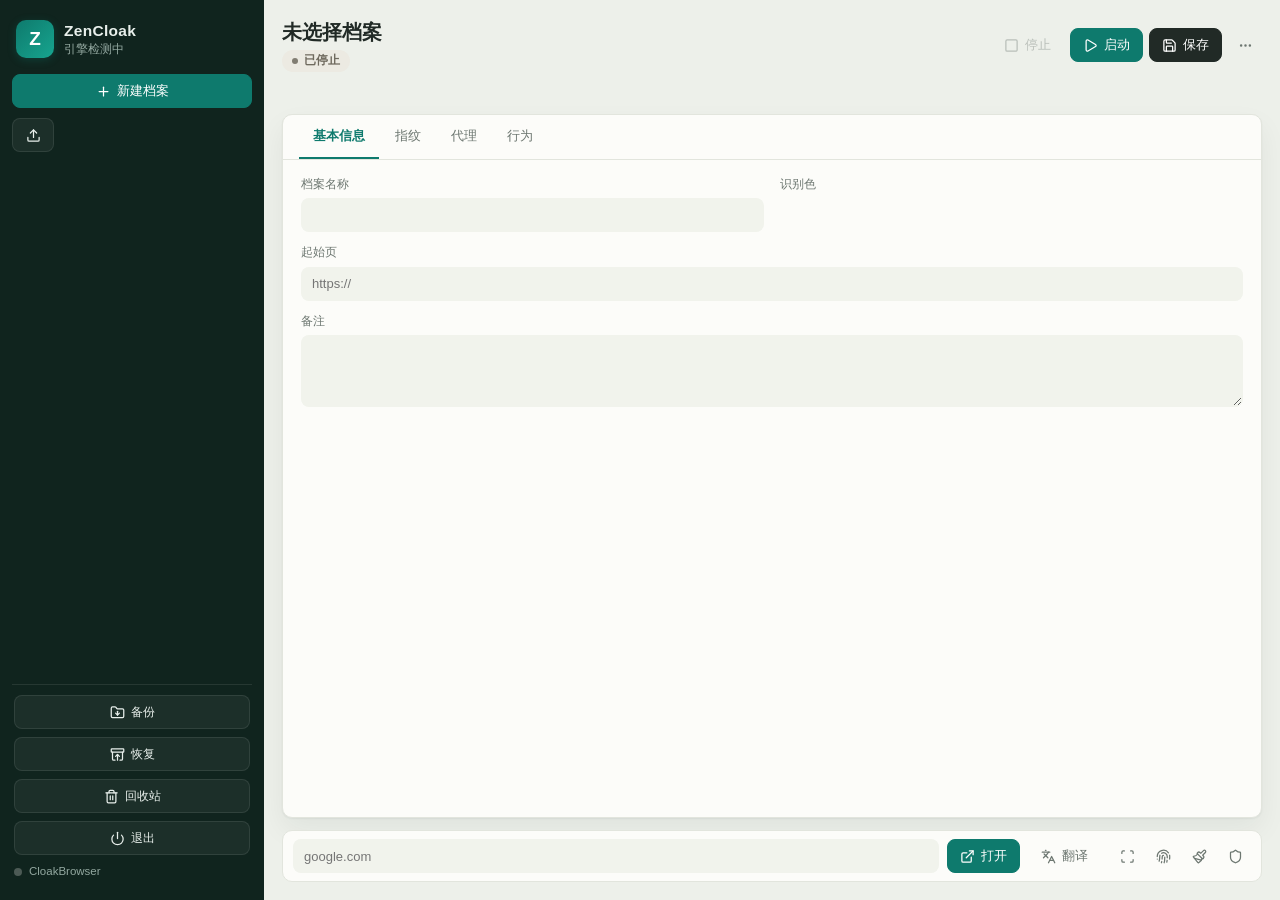
==== src/zencloak/ui/index.html @ 59efaf52 "feat(stealth): locale-matched TTS voice spoofing The CloakBrowser kernel patches fonts/GPU/timezone/" ====
<!doctype html>
<html lang="zh-CN">
<head>
  <meta charset="utf-8">
  <meta name="viewport" content="width=device-width, initial-scale=1">
  <title>ZenCloak</title>
  <link rel="stylesheet" href="styles.css">
  <script src="vendor/lucide.min.js" defer></script>
  <script src="app.js" defer></script>
  <script src="file-mode.js" defer></script>
  <script src="url-opener.js" defer></script>
</head>
<body>
  <div class="app">
    <aside class="sidebar">
      <div class="brand">
        <div class="brand-mark">Z</div>
        <div class="brand-text">
          <strong>ZenCloak</strong>
          <span id="engineLabel">引擎检测中</span>
        </div>
      </div>
      <button id="newProfileBtn" class="btn primary">
        <i data-lucide="plus"></i>新建档案
      </button>
      <div class="sidebar-actions">
        <button id="importProfileBtn" class="btn" title="导入档案" type="button">
          <i data-lucide="upload"></i>
        </button>
      </div>
      <input id="importFile" type="file" accept=".json,application/json" hidden>
      <nav id="profileList" class="profile-list" aria-label="指纹档案"></nav>
      <div class="sidebar-foot">
        <button id="backupBtn" class="btn foot-btn" type="button" title="加密备份全部档案">
          <i data-lucide="folder-down"></i>备份
        </button>
        <button id="restoreBtn" class="btn foot-btn" type="button" title="从加密备份恢复">
          <i data-lucide="archive-restore"></i>恢复
        </button>
        <button id="recycleBinBtn" class="btn foot-btn" type="button">
          <i data-lucide="trash-2"></i>回收站
        </button>
        <button id="quitBtn" class="btn foot-btn" type="button">
          <i data-lucide="power"></i>退出
        </button>
        <input id="backupFile" type="file" accept=".zip,application/zip" hidden>
        <div class="engine-row">
          <span id="engineDot" class="dot"></span>
          <span id="engineVersion">CloakBrowser</span>
        </div>
      </div>
    </aside>

    <main class="main">
      <header class="toolbar">
        <div class="title-block">
          <h1 id="profileTitle">未选择档案</h1>
          <div class="status-row">
            <span id="statusBadge" class="badge stopped">已停止</span>
            <span id="statusTime"></span>
          </div>
        </div>
        <div class="toolbar-actions">
          <button id="stopBtn" class="btn" title="停止当前档案" disabled><i data-lucide="square"></i>停止</button>
          <button id="launchBtn" class="btn primary" title="启动当前档案"><i data-lucide="play"></i>启动</button>
          <button id="saveBtn" class="btn dark" title="保存当前档案"><i data-lucide="save"></i>保存</button>
          <div class="more-menu">
            <button id="moreBtn" class="btn icon" title="更多操作" type="button" aria-haspopup="menu" aria-expanded="false">
              <i data-lucide="more-horizontal"></i>
            </button>
            <div id="moreMenu" class="menu" role="menu" hidden>
              <button id="duplicateBtn" class="menu-item" role="menuitem" disabled><i data-lucide="copy"></i>复制档案</button>
              <button id="exportBtn" class="menu-item" role="menuitem" disabled><i data-lucide="download"></i>导出档案</button>
              <button id="downloadsBtn" class="menu-item" role="menuitem" disabled><i data-lucide="folder-open"></i>下载目录</button>
              <button id="healthBtn" class="menu-item" role="menuitem" disabled><i data-lucide="activity"></i>指纹体检</button>
              <div class="menu-sep"></div>
              <button id="batchLaunchBtn" class="menu-item" role="menuitem" disabled><i data-lucide="play"></i>批量启动所选</button>
              <button id="batchStopBtn" class="menu-item" role="menuitem" disabled><i data-lucide="square"></i>批量停止所选</button>
              <div class="menu-sep"></div>
              <button id="deleteBtn" class="menu-item danger" role="menuitem"><i data-lucide="trash-2"></i>删除档案</button>
            </div>
          </div>
        </div>
      </header>

      <div id="consistencyBanner" class="consistency-banner" hidden></div>

      <section id="recycleView" class="recycle-view" hidden>
        <div class="recycle-head">
          <h2>回收站</h2>
          <button id="recycleBackBtn" class="btn" type="button"><i data-lucide="arrow-left"></i>返回</button>
        </div>
        <div id="recycleList" class="recycle-list"></div>
      </section>

      <section class="panel">
        <div class="tabs" role="tablist">
          <button class="tab active" data-tab="basic" role="tab" aria-selected="true">基本信息</button>
          <button class="tab" data-tab="fingerprint" role="tab" aria-selected="false">指纹</button>
          <button class="tab" data-tab="proxy" role="tab" aria-selected="false">代理</button>
          <button class="tab" data-tab="behavior" role="tab" aria-selected="false">行为</button>
        </div>
        <form id="profileForm" class="form">
          <div class="view active" data-view="basic">
            <div class="field">
              <label for="name">档案名称</label>
              <input id="name" type="text" maxlength="32" required>
            </div>
            <div class="field">
              <label>识别色</label>
              <div id="colorPicker" class="colors"></div>
            </div>
            <div class="field full">
              <label for="startUrl">起始页</label>
              <input id="startUrl" type="url" placeholder="https://">
            </div>
            <div class="field full">
              <label for="notes">备注</label>
              <textarea id="notes"></textarea>
            </div>
          </div>

          <div class="view" data-view="fingerprint">
            <div class="field">
              <label for="seed">指纹种子</label>
              <input id="seed" type="number" min="10000" max="99999" step="1">
            </div>
            <div class="field">
              <label for="timezone">时区</label>
              <select id="timezone">
                <optgroup label="亚洲">
                  <option value="Asia/Shanghai">Asia/Shanghai（中国大陆）</option>
                  <option value="Asia/Taipei">Asia/Taipei（中国台湾）</option>
                  <option value="Asia/Hong_Kong">Asia/Hong_Kong（中国香港）</option>
                  <option value="Asia/Singapore">Asia/Singapore（新加坡）</option>
                  <option value="Asia/Kuala_Lumpur">Asia/Kuala_Lumpur（马来西亚）</option>
                  <option value="Asia/Jakarta">Asia/Jakarta（印尼）</option>
                  <option value="Asia/Manila">Asia/Manila（菲律宾）</option>
                  <option value="Asia/Bangkok">Asia/Bangkok（泰国）</option>
                  <option value="Asia/Ho_Chi_Minh">Asia/Ho_Chi_Minh（越南）</option>
                  <option value="Asia/Tokyo">Asia/Tokyo（日本）</option>
                  <option value="Asia/Seoul">Asia/Seoul（韩国）</option>
                  <option value="Asia/Kolkata">Asia/Kolkata（印度）</option>
                  <option value="Asia/Dubai">Asia/Dubai（迪拜）</option>
                  <option value="Asia/Riyadh">Asia/Riyadh（沙特）</option>
                </optgroup>
                <optgroup label="欧洲">
                  <option value="Europe/London">Europe/London（英国）</option>
                  <option value="Europe/Dublin">Europe/Dublin（爱尔兰）</option>
                  <option value="Europe/Lisbon">Europe/Lisbon（葡萄牙）</option>
                  <option value="Europe/Madrid">Europe/Madrid（西班牙）</option>
                  <option value="Europe/Paris">Europe/Paris（法国）</option>
                  <option value="Europe/Brussels">Europe/Brussels（比利时）</option>
                  <option value="Europe/Amsterdam">Europe/Amsterdam（荷兰）</option>
                  <option value="Europe/Berlin">Europe/Berlin（德国）</option>
                  <option value="Europe/Zurich">Europe/Zurich（瑞士）</option>
                  <option value="Europe/Rome">Europe/Rome（意大利）</option>
                  <option value="Europe/Vienna">Europe/Vienna（奥地利）</option>
                  <option value="Europe/Warsaw">Europe/Warsaw（波兰）</option>
                  <option value="Europe/Prague">Europe/Prague（捷克）</option>
                  <option value="Europe/Budapest">Europe/Budapest（匈牙利）</option>
                  <option value="Europe/Stockholm">Europe/Stockholm（瑞典）</option>
                  <option value="Europe/Oslo">Europe/Oslo（挪威）</option>
                  <option value="Europe/Copenhagen">Europe/Copenhagen（丹麦）</option>
                  <option value="Europe/Helsinki">Europe/Helsinki（芬兰）</option>
                  <option value="Europe/Athens">Europe/Athens（希腊）</option>
                  <option value="Europe/Kyiv">Europe/Kyiv（乌克兰）</option>
                  <option value="Europe/Moscow">Europe/Moscow（俄罗斯）</option>
                  <option value="Europe/Istanbul">Europe/Istanbul（土耳其）</option>
                </optgroup>
                <optgroup label="北美">
                  <option value="America/New_York">America/New_York（美东）</option>
                  <option value="America/Toronto">America/Toronto（多伦多）</option>
                  <option value="America/Chicago">America/Chicago（美中）</option>
                  <option value="America/Denver">America/Denver（山地）</option>
                  <option value="America/Los_Angeles">America/Los_Angeles（美西）</option>
                  <option value="America/Vancouver">America/Vancouver（温哥华）</option>
                  <option value="America/Mexico_City">America/Mexico_City（墨西哥城）</option>
                </optgroup>
                <optgroup label="南美">
                  <option value="America/Bogota">America/Bogota（波哥大）</option>
                  <option value="America/Lima">America/Lima（利马）</option>
                  <option value="America/Santiago">America/Santiago（圣地亚哥）</option>
                  <option value="America/Sao_Paulo">America/Sao_Paulo（圣保罗）</option>
                  <option value="America/Buenos_Aires">America/Buenos_Aires（布宜诺斯艾利斯）</option>
                </optgroup>
                <optgroup label="大洋洲">
                  <option value="Australia/Perth">Australia/Perth（珀斯）</option>
                  <option value="Australia/Brisbane">Australia/Brisbane（布里斯班）</option>
                  <option value="Australia/Sydney">Australia/Sydney（悉尼）</option>
                  <option value="Australia/Melbourne">Australia/Melbourne（墨尔本）</option>
                  <option value="Pacific/Auckland">Pacific/Auckland（奥克兰）</option>
                </optgroup>
                <optgroup label="非洲">
                  <option value="Africa/Cairo">Africa/Cairo（开罗）</option>
                  <option value="Africa/Lagos">Africa/Lagos（拉各斯）</option>
                  <option value="Africa/Johannesburg">Africa/Johannesburg（约翰内斯堡）</option>
                </optgroup>
              </select>
            </div>
            <div class="field">
              <label for="locale">语言</label>
              <select id="locale">
                <optgroup label="中文">
                  <option value="zh-CN">zh-CN（简体·中国大陆）</option>
                  <option value="zh-TW">zh-TW（繁体·台湾）</option>
                  <option value="zh-HK">zh-HK（繁体·香港）</option>
                  <option value="zh-SG">zh-SG（简体·新加坡）</option>
                </optgroup>
                <optgroup label="英语">
                  <option value="en-US">en-US（美国）</option>
                  <option value="en-GB">en-GB（英国）</option>
                  <option value="en-CA">en-CA（加拿大）</option>
                  <option value="en-AU">en-AU（澳大利亚）</option>
                  <option value="en-NZ">en-NZ（新西兰）</option>
                  <option value="en-IE">en-IE（爱尔兰）</option>
                  <option value="en-IN">en-IN（印度）</option>
                  <option value="en-SG">en-SG（新加坡）</option>
                </optgroup>
                <optgroup label="亚洲">
                  <option value="ja-JP">ja-JP（日语）</option>
                  <option value="ko-KR">ko-KR（韩语）</option>
                  <option value="th-TH">th-TH（泰语）</option>
                  <option value="vi-VN">vi-VN（越南语）</option>
                  <option value="id-ID">id-ID（印尼语）</option>
                  <option value="ms-MY">ms-MY（马来语）</option>
                  <option value="fil-PH">fil-PH（菲律宾语）</option>
                </optgroup>
                <optgroup label="欧洲">
                  <option value="de-DE">de-DE（德语）</option>
                  <option value="fr-FR">fr-FR（法语）</option>
                  <option value="es-ES">es-ES（西班牙语·西班牙）</option>
                  <option value="es-MX">es-MX（西班牙语·墨西哥）</option>
                  <option value="pt-BR">pt-BR（葡萄牙语·巴西）</option>
                  <option value="pt-PT">pt-PT（葡萄牙语·葡萄牙）</option>
                  <option value="it-IT">it-IT（意大利语）</option>
                  <option value="nl-NL">nl-NL（荷兰语）</option>
                  <option value="pl-PL">pl-PL（波兰语）</option>
                  <option value="cs-CZ">cs-CZ（捷克语）</option>
                  <option value="sv-SE">sv-SE（瑞典语）</option>
                  <option value="da-DK">da-DK（丹麦语）</option>
                  <option value="fi-FI">fi-FI（芬兰语）</option>
                  <option value="el-GR">el-GR（希腊语）</option>
                  <option value="ru-RU">ru-RU（俄语）</option>
                  <option value="uk-UA">uk-UA（乌克兰语）</option>
                  <option value="tr-TR">tr-TR（土耳其语）</option>
                </optgroup>
                <optgroup label="中东">
                  <option value="ar-SA">ar-SA（阿拉伯语·沙特）</option>
                  <option value="ar-EG">ar-EG（阿拉伯语·埃及）</option>
                  <option value="he-IL">he-IL（希伯来语）</option>
                </optgroup>
              </select>
            </div>
            <div class="field">
              <label for="screen">屏幕</label>
              <select id="screen">
                <option value="1366x768">1366 x 768</option>
                <option value="1440x900">1440 x 900</option>
                <option value="1536x864">1536 x 864</option>
                <option value="1920x1080">1920 x 1080</option>
                <option value="2560x1440">2560 x 1440</option>
              </select>
            </div>
            <div class="field">
              <label for="hardwareConcurrency">CPU 核数</label>
              <select id="hardwareConcurrency">
                <option value="2">2</option>
                <option value="4">4</option>
                <option value="8">8</option>
                <option value="12">12</option>
                <option value="16">16</option>
              </select>
            </div>
            <div class="field">
              <label for="deviceMemory">设备内存</label>
              <select id="deviceMemory">
                <option value="4">4 GB</option>
                <option value="8">8 GB</option>
                <option value="16">16 GB</option>
                <option value="32">32 GB</option>
              </select>
            </div>
            <div class="field full">
              <label for="userAgent">User-Agent</label>
              <input id="userAgent" type="text" placeholder="留空使用默认">
            </div>
          </div>

          <div class="view" data-view="proxy">
            <div class="field full toggle-field">
              <label class="toggle">
                <input id="proxyBuiltin" type="checkbox">
                <span>启用内置 Mihomo 代理</span>
              </label>
            </div>
            <div id="builtinProxySection">
              <div class="field full">
                <label for="proxyImportUrl">订阅地址</label>
                <div class="inline-row">
                  <input id="proxyImportUrl" type="url" placeholder="https://example.com/config.yaml">
                  <button id="proxyImportBtn" class="btn" type="button">导入订阅</button>
                </div>
              </div>
              <div class="field full">
                <label for="proxySubscription">订阅</label>
                <div class="inline-row">
                  <select id="proxySubscription"></select>
                  <button id="proxyRefreshBtn" class="btn" type="button" title="重新拉取机场节点">
                    <i data-lucide="refresh-cw"></i>刷新
                  </button>
                  <button id="proxyDeleteBtn" class="btn danger" type="button" title="删除当前订阅">
                    <i data-lucide="trash-2"></i>
                  </button>
                </div>
              </div>
              <div class="field">
                <label for="proxyRegion">地区</label>
                <select id="proxyRegion">
                  <option value="">全部地区</option>
                </select>
              </div>
              <div class="field">
                <label for="proxyNodeTrigger">出口节点</label>
                <div class="node-select">
                  <button type="button" id="proxyNodeTrigger" class="node-trigger" disabled>
                    <span class="node-name">选择节点</span>
                  </button>
                  <div id="proxyNodeList" class="node-list" hidden></div>
                </div>
              </div>
              <div class="field full">
                <button id="proxyTestBtn" class="btn" type="button" title="选了地区则测该地区全部节点，否则只测当前节点">
                  <i data-lucide="gauge"></i>测速
                </button>
                <span id="proxyStatusText" class="muted"></span>
              </div>
            </div>
            <div id="manualProxySection">
              <div class="field full toggle-field">
                <label class="toggle">
                  <input id="proxyEnabled" type="checkbox">
                  <span>启用手动代理（HTTP / SOCKS5）</span>
                </label>
              </div>
              <div class="field">
                <label for="proxyType">代理协议</label>
                <select id="proxyType">
                  <option value="http">HTTP</option>
                  <option value="socks5">SOCKS5</option>
                </select>
              </div>
              <div class="field">
                <label for="proxyHost">主机</label>
                <input id="proxyHost" type="text" placeholder="proxy.example.com">
              </div>
              <div class="field">
                <label for="proxyPort">端口</label>
                <input id="proxyPort" type="number" min="1" max="65535" placeholder="8080">
              </div>
              <div class="field">
                <label for="proxyUsername">用户名</label>
                <input id="proxyUsername" type="text" autocomplete="off">
              </div>
              <div class="field">
                <label for="proxyPassword">密码</label>
                <input id="proxyPassword" type="password" autocomplete="new-password">
              </div>
            </div>
          </div>

          <div class="view" data-view="behavior">
            <div class="field full toggle-field">
              <label class="toggle">
                <input id="humanize" type="checkbox">
                <span>类人行为</span>
              </label>
            </div>
            <div class="field">
              <label for="humanPreset">行为预置</label>
              <select id="humanPreset">
                <option value="default">Default</option>
                <option value="careful">Careful</option>
                <option value="quick">Quick</option>
              </select>
            </div>
            <div class="field full toggle-field">
              <label class="toggle">
                <input id="translateButton" type="checkbox">
                <span>页面浮动翻译按钮（会在每个网页注入元素，介意指纹一致性请保持关闭；右键菜单与 Alt+Shift+T 不受影响）</span>
              </label>
            </div>
            <div class="field full toggle-field">
              <label class="toggle">
                <input id="cdpAttach" type="checkbox">
                <span>暴露 CDP 调试端口（供外部 Playwright / Selenium 脚本 attach，见 docs/attach.md；本机任意进程可完全控制该浏览器，慎用）</span>
              </label>
            </div>
            <div class="field full toggle-field">
              <label class="toggle">
                <input id="spoofVoices" type="checkbox">
                <span>语音包伪装（按档案语言重写 TTS 语音列表，修复「语音包国家 ↔ IP 国家」异常；若检测站报 toString 篡改可关闭）</span>
              </label>
            </div>
          </div>
        </form>
      </section>

      <section class="detect-wrap">
        <div class="detect-bar">
          <button class="detect-btn" data-url="https://browserscan.net/bot-detection" title="BrowserScan"><i data-lucide="scan"></i></button>
          <button class="detect-btn" data-url="https://demo.fingerprint.com/playground" title="FingerprintJS"><i data-lucide="fingerprint"></i></button>
          <button class="detect-btn" data-url="https://browserleaks.com/canvas" title="BrowserLeaks"><i data-lucide="paintbrush"></i></button>
          <button class="detect-btn" data-url="https://bot.incolumitas.com" title="Incolumitas"><i data-lucide="shield"></i></button>
        </div>
      </section>
    </main>
  </div>
  <div id="healthModal" class="modal-backdrop" hidden>
    <div class="modal">
      <div class="modal-head">
        <h2>指纹体检报告</h2>
        <button id="healthCloseBtn" class="btn" type="button"><i data-lucide="x"></i>关闭</button>
      </div>
      <div id="healthSummary" class="health-summary"></div>
      <div id="healthList" class="health-list"></div>
    </div>
  </div>
  <div id="backupModal" class="modal-backdrop" hidden>
    <div class="modal">
      <div class="modal-head">
        <h2>加密备份</h2>
        <button id="backupCloseBtn" class="btn" type="button"><i data-lucide="x"></i>关闭</button>
      </div>
      <div class="modal-body">
        <div class="field full">
          <label for="backupPass">备份口令（至少 8 位，丢失后无法恢复）</label>
          <input id="backupPass" type="password" autocomplete="new-password">
        </div>
        <div class="field full">
          <label for="backupPass2">确认口令</label>
          <input id="backupPass2" type="password" autocomplete="new-password">
        </div>
        <div class="field full toggle-field">
          <label class="toggle">
            <input id="backupIncludeData" type="checkbox" checked>
            <span>包含浏览器数据（登录态 / Cookie，体积较大）</span>
          </label>
        </div>
        <p class="modal-hint">备份保存到 ~/.zencloak/backups/，运行中的档案会自动跳过。</p>
        <div class="modal-actions">
          <button id="backupRunBtn" class="btn primary" type="button"><i data-lucide="folder-down"></i>开始备份</button>
        </div>
      </div>
    </div>
  </div>
  <div id="restoreModal" class="modal-backdrop" hidden>
    <div class="modal">
      <div class="modal-head">
        <h2>恢复备份</h2>
        <button id="restoreCloseBtn" class="btn" type="button"><i data-lucide="x"></i>关闭</button>
      </div>
      <div class="modal-body">
        <p id="restoreFileName" class="modal-hint"></p>
        <div class="field full">
          <label for="restorePass">备份口令</label>
          <input id="restorePass" type="password" autocomplete="new-password">
        </div>
        <div class="field full toggle-field">
          <label class="toggle">
            <input id="restoreOverwrite" type="checkbox">
            <span>覆盖同名档案（默认跳过已存在的）</span>
          </label>
        </div>
        <p class="modal-hint">跨机器恢复后，代理密码需在各档案内重新输入一次。</p>
        <div class="modal-actions">
          <button id="restoreRunBtn" class="btn primary" type="button"><i data-lucide="archive-restore"></i>开始恢复</button>
        </div>
      </div>
    </div>
  </div>
  <div id="toast" class="toast" role="status"></div>
</body>
</html>
---- src/zencloak/ui/styles.css ----
:root {
  --bg: #edf0ea;
  --panel: #fcfcf9;
  --ink: #212a26;
  --muted: #6d7771;
  --faint: #98a09a;
  --line: #e2e5dd;
  --line-strong: #cbd0c6;
  --field: #f1f3ec;
  --accent: #0e7a6d;
  --accent-strong: #0b6359;
  --accent-soft: #d9efe8;
  --accent-ring: rgba(14, 122, 109, 0.16);
  --success: #1a7a4e;
  --success-soft: #ddf0e4;
  --amber: #8a6109;
  --amber-soft: #f6ebd2;
  --danger: #b3261e;
  --danger-soft: #fbe4e0;
  --sidebar: #10241e;
  --sd-ink: #e8efeb;
  --sd-muted: #93a8a0;
  --sd-line: rgba(255, 255, 255, 0.09);
  --sd-hover: rgba(255, 255, 255, 0.06);
  --sd-active: rgba(255, 255, 255, 0.11);
  --radius: 10px;
  --radius-sm: 8px;
  --shadow: 0 1px 2px rgba(18, 32, 27, 0.06), 0 12px 28px rgba(18, 32, 27, 0.06);
  --shadow-pop: 0 8px 28px rgba(18, 32, 27, 0.16);
}

* {
  box-sizing: border-box;
}

html,
body {
  margin: 0;
  min-height: 100%;
}

body {
  background: var(--bg);
  color: var(--ink);
  font-family: "Segoe UI", "Microsoft YaHei", "PingFang SC", sans-serif;
  font-size: 13px;
  letter-spacing: 0;
  overflow: hidden;
  line-height: 1.45;
}

button,
input,
select,
textarea {
  font: inherit;
  color: inherit;
}

.app {
  display: grid;
  grid-template-columns: 264px minmax(0, 1fr);
  height: 100vh;
  min-width: 860px;
}

/* ===== Sidebar (dark) ===== */
.sidebar {
  display: flex;
  flex-direction: column;
  gap: 10px;
  padding: 20px 12px;
  background: var(--sidebar);
  color: var(--sd-ink);
  overflow-y: auto;
}

.brand {
  display: flex;
  align-items: center;
  gap: 10px;
  padding: 0 4px 6px;
}

.brand-mark {
  display: grid;
  place-items: center;
  width: 38px;
  height: 38px;
  border-radius: var(--radius);
  background: linear-gradient(135deg, var(--accent), #17a58f);
  color: #fff;
  font-size: 19px;
  font-weight: 700;
  box-shadow: 0 2px 8px rgba(14, 122, 109, 0.3);
}

.brand-text {
  display: flex;
  flex-direction: column;
  line-height: 1.3;
}

.brand-text strong {
  font-size: 15.5px;
  font-weight: 700;
  letter-spacing: 0.3px;
  color: var(--sd-ink);
}

.brand-text span {
  font-size: 11.5px;
  color: var(--sd-muted);
}

.sidebar .btn {
  background: rgba(255, 255, 255, 0.05);
  border: 1px solid var(--sd-line);
  border-radius: var(--radius-sm);
  color: var(--sd-ink);
}

.sidebar .btn:hover:not(:disabled) {
  background: rgba(255, 255, 255, 0.12);
  border-color: rgba(255, 255, 255, 0.18);
}

.sidebar .btn.primary {
  background: var(--accent);
  border-color: var(--accent);
  color: #fff;
}

.sidebar .btn.primary:hover:not(:disabled) {
  background: var(--accent-strong);
  border-color: var(--accent-strong);
}

.sidebar .btn.primary svg {
  color: #fff;
}

.sidebar-actions {
  display: flex;
  gap: 8px;
}

.sidebar-actions .btn {
  flex: 1;
}

#importProfileBtn {
  flex: 0 0 42px;
  padding: 0;
}

/* ===== Profile list (dark) ===== */
.profile-list {
  display: flex;
  flex-direction: column;
  gap: 6px;
  min-height: 0;
}

.profile-item {
  display: grid;
  grid-template-columns: 18px 12px minmax(0, 1fr) 12px;
  align-items: center;
  gap: 8px;
  width: 100%;
  padding: 9px 10px;
  border: 1px solid transparent;
  border-radius: var(--radius-sm);
  background: transparent;
  text-align: left;
  cursor: pointer;
  color: var(--sd-ink);
  transition: background 0.12s ease, border-color 0.12s ease;
}

.profile-check {
  width: 16px;
  height: 16px;
  accent-color: var(--accent);
  cursor: pointer;
}

.profile-item:hover {
  background: var(--sd-hover);
}

.profile-item.active {
  background: var(--sd-active);
  border-color: var(--sd-line);
}

.pcolor {
  width: 12px;
  height: 12px;
  border-radius: 999px;
  flex: none;
}

.pname {
  font-size: 13px;
  overflow: hidden;
  text-overflow: ellipsis;
  white-space: nowrap;
}

.pname small {
  display: block;
  margin-top: 1px;
  color: var(--sd-muted);
  font-size: 11px;
  font-weight: 400;
}

.pstatus {
  width: 9px;
  height: 9px;
  border-radius: 999px;
  background: #4c5a55;
}

.pstatus.running {
  background: #46cf8b;
  box-shadow: 0 0 0 3px rgba(70, 207, 139, 0.25);
}

.pstatus.launching,
.pstatus.stopping {
  background: #e2a03f;
  box-shadow: 0 0 0 3px rgba(226, 160, 63, 0.25);
}

.pstatus.error {
  background: #f0655c;
  box-shadow: 0 0 0 3px rgba(240, 101, 92, 0.25);
}

.pstatus.stopped {
  background: #4c5a55;
}

/* ===== Sidebar foot ===== */
.sidebar-foot {
  display: flex;
  flex-direction: column;
  align-items: stretch;
  gap: 8px;
  margin-top: auto;
  padding: 10px 2px 0;
  border-top: 1px solid var(--sd-line);
  color: var(--sd-muted);
  font-size: 12px;
}

.foot-btn {
  width: 100%;
}

.engine-row {
  display: flex;
  align-items: center;
  gap: 7px;
  font-size: 11.5px;
}

.dot {
  width: 8px;
  height: 8px;
  border-radius: 999px;
  background: #4c5a55;
  flex: none;
}

.dot.ok {
  background: #46cf8b;
}

.dot.bad {
  background: #f0655c;
}

/* ===== Main area ===== */
.main {
  display: flex;
  flex-direction: column;
  gap: 12px;
  min-width: 0;
  padding: 18px;
  overflow: auto;
}

/* ===== Toolbar ===== */
.toolbar {
  display: flex;
  align-items: center;
  justify-content: space-between;
  gap: 14px;
  flex-wrap: wrap;
}

.title-block h1 {
  margin: 0 0 3px;
  font-size: 20px;
  font-weight: 650;
  letter-spacing: 0;
}

.status-row {
  display: flex;
  align-items: center;
  gap: 8px;
  min-height: 20px;
  color: var(--muted);
  font-size: 12px;
}

.badge {
  display: inline-flex;
  align-items: center;
  gap: 6px;
  height: 22px;
  padding: 0 10px;
  border-radius: 999px;
  font-size: 12px;
  font-weight: 600;
}

.badge::before {
  content: "";
  width: 6px;
  height: 6px;
  border-radius: 50%;
  flex: none;
  background: currentColor;
  opacity: 0.85;
}

.badge.running {
  background: var(--success-soft);
  color: var(--success);
}

.badge.launching,
.badge.stopping {
  background: var(--amber-soft);
  color: var(--amber);
}

.badge.stopped {
  background: #eceae2;
  color: #6f6a5e;
}

.badge.error {
  background: var(--danger-soft);
  color: var(--danger);
}

.toolbar-actions {
  display: flex;
  align-items: center;
  gap: 6px;
  flex: none;
}

/* ===== Buttons ===== */
.btn {
  display: inline-flex;
  align-items: center;
  justify-content: center;
  gap: 6px;
  height: 34px;
  padding: 0 12px;
  border: 1px solid transparent;
  border-radius: var(--radius-sm);
  background: transparent;
  color: var(--muted);
  cursor: pointer;
  white-space: nowrap;
  transition: background 0.12s ease, color 0.12s ease, border-color 0.12s ease;
}

.btn:hover:not(:disabled) {
  background: var(--field);
  color: var(--ink);
  border-color: var(--line-strong);
}

.btn:active:not(:disabled) {
  transform: translateY(1px);
}

.btn:disabled {
  opacity: 0.4;
  cursor: not-allowed;
}

.btn svg {
  width: 15px;
  height: 15px;
  flex: none;
}

.btn.primary {
  background: var(--accent);
  border-color: var(--accent);
  color: #fff;
}

.btn.primary:hover:not(:disabled) {
  background: var(--accent-strong);
  border-color: var(--accent-strong);
}

.btn.dark {
  background: var(--ink);
  border-color: var(--ink);
  color: #fff;
}

.btn.dark:hover:not(:disabled) {
  background: #121a17;
  border-color: #121a17;
}

.btn.icon {
  width: 34px;
  padding: 0;
}

.btn.danger {
  color: var(--danger);
  border-color: transparent;
  background: transparent;
}

.btn.danger:hover:not(:disabled) {
  background: var(--danger-soft);
  border-color: var(--danger);
}

.btn.mini {
  height: 26px;
  padding: 0 10px;
  font-size: 12px;
  border-radius: 999px;
}

/* ===== More menu ===== */
.more-menu {
  position: relative;
}

.menu {
  position: absolute;
  top: calc(100% + 4px);
  right: 0;
  z-index: 45;
  min-width: 200px;
  padding: 6px;
  background: #fff;
  border: 1px solid var(--line);
  border-radius: var(--radius);
  box-shadow: var(--shadow-pop);
}

.menu[hidden] {
  display: none;
}

.menu-item {
  display: flex;
  align-items: center;
  gap: 8px;
  width: 100%;
  height: 32px;
  padding: 0 10px;
  border: 0;
  border-radius: 6px;
  background: transparent;
  color: var(--ink);
  cursor: pointer;
  text-align: left;
  font: inherit;
  font-size: 13px;
  white-space: nowrap;
  transition: background 0.1s ease;
}

.menu-item:hover:not(:disabled) {
  background: var(--bg);
}

.menu-item:disabled {
  opacity: 0.4;
  cursor: not-allowed;
}

.menu-item.danger {
  color: var(--danger);
}

.menu-sep {
  height: 1px;
  margin: 4px 8px;
  background: var(--line);
}

/* ===== Panel ===== */
.panel {
  flex: 1 1 auto;
  min-height: 360px;
  background: var(--panel);
  border: 1px solid var(--line);
  border-radius: var(--radius);
  box-shadow: var(--shadow);
}

.tabs {
  display: flex;
  align-items: flex-end;
  gap: 2px;
  padding: 0 16px;
  border-bottom: 1px solid var(--line);
}

.tab {
  height: 44px;
  padding: 0 14px;
  border: none;
  border-bottom: 2px solid transparent;
  background: none;
  color: var(--muted);
  cursor: pointer;
  font-size: 13px;
  transition: color 0.12s ease, border-color 0.12s ease;
}

.tab:hover {
  color: var(--ink);
}

.tab.active {
  color: var(--accent);
  border-bottom-color: var(--accent);
  font-weight: 600;
}

.form {
  padding: 16px 18px 18px;
}

.view {
  display: none;
  grid-template-columns: repeat(2, minmax(0, 1fr));
  gap: 12px 16px;
}

.view.active {
  display: grid;
}

/* ===== Form fields ===== */
.field {
  display: flex;
  flex-direction: column;
  gap: 5px;
  min-width: 0;
}

.field.full {
  grid-column: 1 / -1;
}

.field label {
  color: var(--muted);
  font-size: 12px;
  font-weight: 500;
}

.field input,
.field select,
.field textarea {
  width: 100%;
  height: 34px;
  padding: 0 10px;
  border: 1px solid transparent;
  border-radius: var(--radius-sm);
  background: var(--field);
  outline: none;
  transition: border-color 0.15s ease, box-shadow 0.15s ease, background 0.15s ease;
}

.field select {
  cursor: pointer;
}

.field textarea {
  height: 72px;
  padding: 7px 10px;
  resize: vertical;
}

.field input:hover,
.field select:hover,
.field textarea:hover {
  border-color: var(--line-strong);
  background: #ede9e0;
}

.field input:focus,
.field select:focus,
.field textarea:focus {
  border-color: var(--accent);
  box-shadow: 0 0 0 3px var(--accent-ring);
  background: #fff;
}

.field input[type="checkbox"] {
  width: 16px;
  height: 16px;
  accent-color: var(--accent);
}

/* ===== Toggle ===== */
.toggle-field {
  display: flex;
  align-items: center;
}

.toggle {
  display: inline-flex;
  align-items: center;
  gap: 9px;
  height: 34px;
  cursor: pointer;
  user-select: none;
}

.toggle span {
  font-size: 13px;
  font-weight: 500;
}

/* ===== Color swatches ===== */
.colors {
  display: flex;
  align-items: center;
  gap: 10px;
  min-height: 34px;
  padding: 2px 0;
}

.swatch {
  width: 28px;
  height: 28px;
  border: 2px solid transparent;
  border-radius: 999px;
  cursor: pointer;
  transition: transform 0.12s ease, box-shadow 0.12s ease;
  flex: none;
}

.swatch:hover {
  transform: scale(1.12);
}

.swatch.active {
  box-shadow: 0 0 0 2px var(--panel), 0 0 0 4px var(--ink);
}

/* ===== Inline row ===== */
.inline-row {
  display: flex;
  gap: 8px;
  align-items: center;
}

.inline-row input {
  flex: 1;
}

.muted {
  color: var(--muted);
  font-size: 12px;
}

/* ===== Node picker ===== */
.node-select {
  position: relative;
}

.node-trigger {
  display: flex;
  align-items: center;
  gap: 8px;
  width: 100%;
  height: 34px;
  padding: 0 10px;
  border: 1px solid transparent;
  border-radius: var(--radius-sm);
  background: var(--field);
  cursor: pointer;
  text-align: left;
  font: inherit;
  color: inherit;
  transition: border-color 0.15s ease, background 0.15s ease;
}

.node-trigger:hover:not(:disabled) {
  border-color: var(--line-strong);
  background: #ede9e0;
}

.node-trigger:disabled {
  opacity: 0.55;
  cursor: not-allowed;
}

.node-trigger .node-name {
  overflow: hidden;
  text-overflow: ellipsis;
  white-space: nowrap;
  min-width: 0;
}

.node-trigger .node-name.placeholder {
  color: var(--muted);
}

.node-list {
  position: absolute;
  top: calc(100% + 4px);
  left: 0;
  right: 0;
  z-index: 40;
  max-height: 280px;
  overflow-y: auto;
  background: #fff;
  border: 1px solid var(--line);
  border-radius: var(--radius);
  box-shadow: var(--shadow-pop);
  padding: 4px;
}

.node-list[hidden] {
  display: none;
}

.node-row {
  display: flex;
  align-items: center;
  gap: 8px;
  width: 100%;
  padding: 7px 10px;
  border: 0;
  border-radius: 6px;
  background: transparent;
  cursor: pointer;
  text-align: left;
  font: inherit;
  color: inherit;
}

.node-row:hover {
  background: var(--field);
}

.node-row.active {
  background: var(--accent-soft);
}

.node-row .node-name {
  overflow: hidden;
  text-overflow: ellipsis;
  white-space: nowrap;
  min-width: 0;
}

.node-row .node-meta {
  margin-left: auto;
  color: var(--muted);
  font-size: 12px;
  flex: none;
}

.node-latency {
  flex: none;
  font-size: 12px;
  font-weight: 600;
}

.node-latency.ok {
  color: var(--success);
}

.node-latency.fail {
  color: var(--danger);
}

/* ===== Consistency banner ===== */
.consistency-banner {
  display: flex;
  flex-direction: column;
  gap: 6px;
  padding: 9px 14px;
  border-radius: var(--radius);
  font-size: 13px;
  line-height: 1.5;
}

.consistency-banner.warn {
  background: var(--amber-soft);
  color: var(--amber);
}

.consistency-banner.ok {
  background: var(--success-soft);
  color: var(--success);
}

.consistency-banner svg {
  width: 15px;
  height: 15px;
  flex: none;
  margin-top: 2px;
}

.consistency-item {
  display: flex;
  align-items: center;
  gap: 8px;
}

.consistency-item .btn.mini {
  margin-left: auto;
  padding: 2px 10px;
  font-size: 12px;
}

/* ===== Detect bar ===== */
.detect-wrap {
  display: flex;
  align-items: center;
  gap: 10px;
  padding: 8px 10px;
  background: var(--panel);
  border: 1px solid var(--line);
  border-radius: var(--radius);
  flex-wrap: wrap;
}

.detect-label {
  display: inline-flex;
  align-items: center;
  gap: 7px;
  color: var(--muted);
  font-size: 12px;
  font-weight: 600;
  white-space: nowrap;
}

.detect-label svg {
  width: 15px;
  height: 15px;
}

.detect-bar {
  display: flex;
  gap: 4px;
  margin-left: auto;
}

.detect-btn {
  display: inline-flex;
  align-items: center;
  justify-content: center;
  width: 32px;
  height: 32px;
  border: 1px solid transparent;
  border-radius: 999px;
  background: transparent;
  cursor: pointer;
  color: var(--muted);
  transition: background 0.12s ease, color 0.12s ease, border-color 0.12s ease;
}

.detect-btn:hover {
  background: var(--accent-soft);
  color: var(--accent);
  border-color: transparent;
}

.detect-btn:disabled {
  opacity: 0.45;
  cursor: not-allowed;
}

.detect-btn svg {
  width: 15px;
  height: 15px;
}

/* ===== Url opener (injected by url-opener.js) ===== */
.url-opener {
  display: flex;
  gap: 8px;
  flex: 1 1 300px;
  min-width: 0;
}

#openUrlInput {
  height: 34px;
  padding: 0 10px;
  border: 1px solid transparent;
  border-radius: var(--radius-sm);
  background: var(--field);
  font: inherit;
  color: inherit;
  outline: none;
  flex: 1;
  min-width: 0;
  transition: border-color 0.15s ease, background 0.15s ease;
}

#openUrlInput:hover {
  border-color: var(--line-strong);
  background: #ede9e0;
}

#openUrlInput:focus {
  border-color: var(--accent);
  box-shadow: 0 0 0 3px var(--accent-ring);
  background: #fff;
}

/* ===== Modal ===== */
.modal-backdrop {
  position: fixed;
  inset: 0;
  background: rgba(18, 32, 27, 0.45);
  display: flex;
  align-items: center;
  justify-content: center;
  z-index: 50;
}

.modal {
  width: min(600px, calc(100vw - 48px));
  max-height: calc(100vh - 96px);
  display: flex;
  flex-direction: column;
  background: var(--panel);
  border-radius: 12px;
  box-shadow: var(--shadow-pop);
  padding: 20px 22px;
}

.modal-head {
  display: flex;
  align-items: center;
  justify-content: space-between;
  margin-bottom: 14px;
}

.modal-head h2 {
  margin: 0;
  font-size: 16px;
  font-weight: 650;
}

.modal-body {
  display: flex;
  flex-direction: column;
  gap: 12px;
  overflow-y: auto;
}

.modal-hint {
  margin: 0;
  font-size: 12px;
  color: var(--muted);
}

.modal-actions {
  display: flex;
  justify-content: flex-end;
  gap: 8px;
  margin-top: 4px;
}

.health-summary {
  display: flex;
  gap: 8px;
  margin-bottom: 12px;
  font-size: 13px;
}

.health-pill {
  padding: 3px 12px;
  border-radius: 999px;
  font-size: 12px;
  font-weight: 600;
}

.health-pill.pass {
  background: var(--success-soft);
  color: var(--success);
}

.health-pill.warn {
  background: var(--amber-soft);
  color: var(--amber);
}

.health-pill.fail {
  background: var(--danger-soft);
  color: var(--danger);
}

.health-list {
  overflow-y: auto;
  display: flex;
  flex-direction: column;
  gap: 6px;
}

.health-item {
  display: flex;
  align-items: center;
  gap: 10px;
  padding: 8px 12px;
  border: 1px solid var(--line);
  border-radius: var(--radius-sm);
  font-size: 13px;
}

.health-dot {
  width: 8px;
  height: 8px;
  border-radius: 50%;
  flex: none;
}

.health-item.pass .health-dot {
  background: var(--success);
}

.health-item.warn .health-dot {
  background: var(--amber);
}

.health-item.fail .health-dot {
  background: var(--danger);
}

.health-text {
  display: flex;
  flex-direction: column;
  gap: 2px;
  min-width: 0;
}

.health-text small {
  color: var(--muted);
}

.health-status {
  margin-left: auto;
  font-size: 12px;
  flex: none;
}

.health-item.pass .health-status {
  color: var(--success);
}

.health-item.warn .health-status {
  color: var(--amber);
}

.health-item.fail .health-status {
  color: var(--danger);
}

.modal-backdrop[hidden] {
  display: none;
}

/* ===== Toast ===== */
.toast {
  position: fixed;
  right: 18px;
  bottom: 18px;
  z-index: 50;
  max-width: 340px;
  padding: 11px 16px;
  border-radius: var(--radius);
  background: #231f19;
  color: #fff;
  font-size: 13px;
  box-shadow: 0 12px 32px rgba(18, 32, 27, 0.28);
  opacity: 0;
  pointer-events: none;
  transform: translateY(8px);
  transition: opacity 0.18s ease, transform 0.18s ease;
}

.toast.show {
  opacity: 1;
  transform: translateY(0);
}

.toast.error {
  background: var(--danger);
}

/* ===== Recycle bin ===== */
.recycle-view {
  flex: 1 1 auto;
  min-height: 360px;
  background: var(--panel);
  border: 1px solid var(--line);
  border-radius: var(--radius);
  box-shadow: var(--shadow);
  padding: 20px;
  overflow-y: auto;
}

.recycle-head {
  display: flex;
  align-items: center;
  justify-content: space-between;
  margin-bottom: 16px;
}

.recycle-head h2 {
  margin: 0;
  font-size: 18px;
}

.recycle-list {
  display: flex;
  flex-direction: column;
  gap: 10px;
}

.recycle-item {
  display: flex;
  align-items: center;
  justify-content: space-between;
  gap: 12px;
  padding: 12px 14px;
  border: 1px solid var(--line);
  border-radius: var(--radius-sm);
  background: var(--panel);
}

.recycle-info {
  display: flex;
  flex-direction: column;
  gap: 3px;
  min-width: 0;
}

.recycle-info strong {
  font-size: 14px;
}

.recycle-info small {
  color: var(--muted);
  font-size: 12px;
}

.recycle-actions {
  display: flex;
  gap: 8px;
  flex: none;
}

.recycle-empty {
  color: var(--muted);
  text-align: center;
  padding: 40px 0;
}

/* ===== Responsive ===== */
@media (max-width: 980px) {
  .app {
    grid-template-columns: 220px minmax(0, 1fr);
    min-width: 760px;
  }

  .view {
    grid-template-columns: 1fr;
  }

  .field.full {
    grid-column: auto;
  }
}
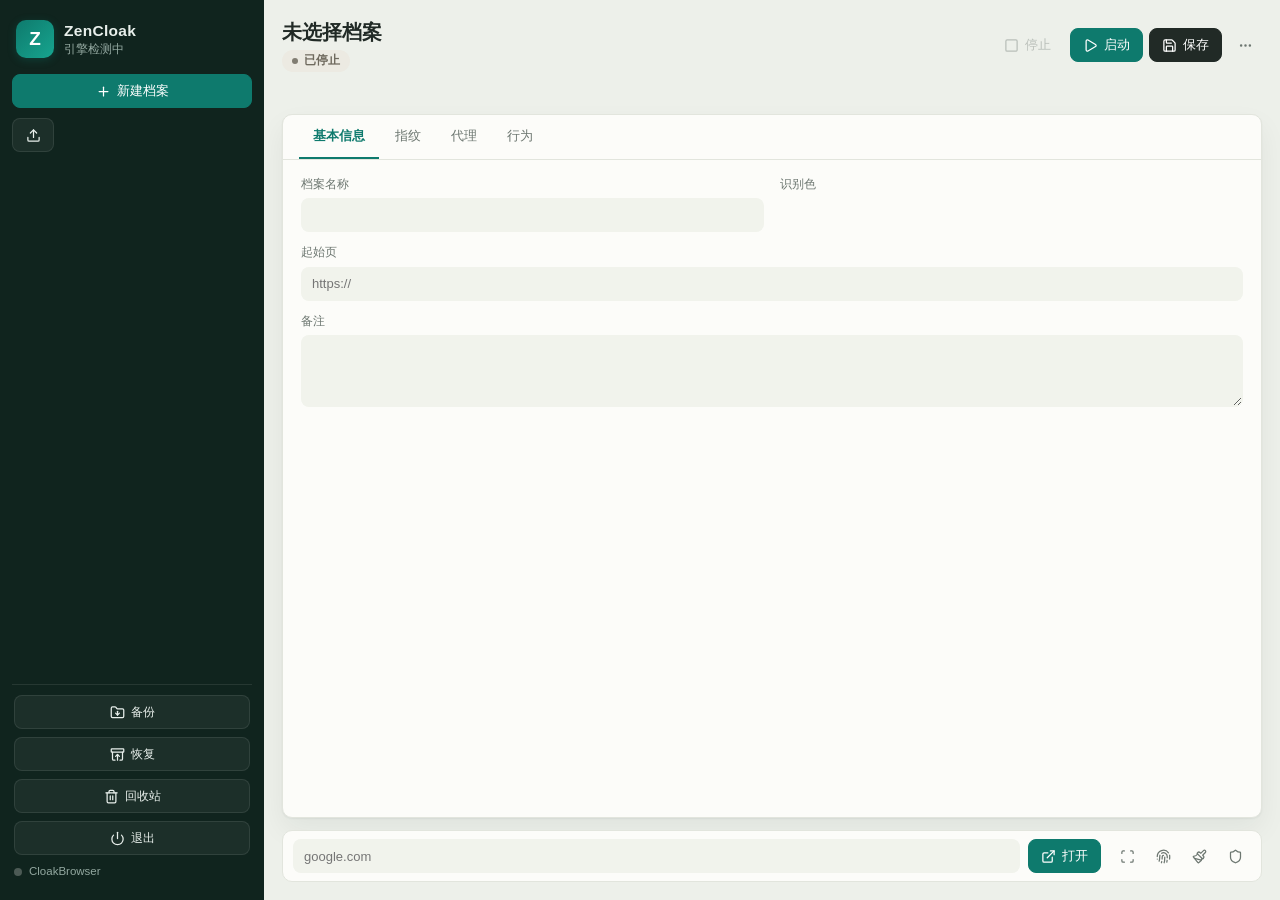
==== commit f612509b: "feat(downloads): let each profile choose where downloads are saved Downloads always landed in `<data" ====
--- a/src/zencloak/ui/index.html
+++ b/src/zencloak/ui/index.html
@@ -121,6 +121,14 @@
           </div>
 
           <div class="view" data-view="fingerprint">
+            <div class="field">
+              <label for="kernel">浏览器内核</label>
+              <select id="kernel">
+                <option value="cloak">CloakBrowser（默认 · Chromium stealth）</option>
+                <option value="camoufox">Camoufox（实验性 · Firefox stealth）</option>
+                <option value="chromium">标准 Chromium（无隐身 · 保底）</option>
+              </select>
+            </div>
             <div class="field">
               <label for="seed">指纹种子</label>
               <input id="seed" type="number" min="10000" max="99999" step="1">
@@ -402,6 +410,22 @@
                 <span>语音包伪装（按档案语言重写 TTS 语音列表，修复「语音包国家 ↔ IP 国家」异常；若检测站报 toString 篡改可关闭）</span>
               </label>
             </div>
+            <div class="field full">
+              <label for="downloadDir">下载目录</label>
+              <div class="path-picker">
+                <input id="downloadDir" type="text" placeholder="留空则保存在 ZenCloak 数据目录下（不易找到）">
+                <button id="pickDownloadDir" class="btn" type="button">
+                  <i data-lucide="folder-open"></i>选择
+                </button>
+                <button id="openDownloadDir" class="btn" type="button">
+                  <i data-lucide="external-link"></i>打开
+                </button>
+                <button id="clearDownloadDir" class="btn" type="button" title="恢复为默认目录">
+                  <i data-lucide="rotate-ccw"></i>
+                </button>
+              </div>
+              <p class="hint">此档案在浏览器内下载的文件默认保存到这里。可填本机任意目录，例如 <code>D:\下载</code>；留空则用档案自带的下载目录。</p>
+            </div>
           </div>
         </form>
       </section>
--- a/src/zencloak/ui/styles.css
+++ b/src/zencloak/ui/styles.css
@@ -1202,4 +1202,40 @@
   .field.full {
     grid-column: auto;
   }
+}
+
+/* ===== Download directory picker ===== */
+.path-picker {
+  display: flex;
+  align-items: center;
+  gap: 8px;
+}
+
+.path-picker input {
+  flex: 1 1 auto;
+  min-width: 0;
+}
+
+.path-picker .btn {
+  flex: 0 0 auto;
+  white-space: nowrap;
+}
+
+.path-picker .btn[title] {
+  padding: 0 10px;
+}
+
+.hint {
+  margin: 0;
+  color: var(--muted);
+  font-size: 12px;
+  line-height: 1.5;
+}
+
+.hint code {
+  padding: 1px 5px;
+  border-radius: 4px;
+  background: var(--field);
+  font-family: ui-monospace, SFMono-Regular, Consolas, monospace;
+  font-size: 11px;
 }
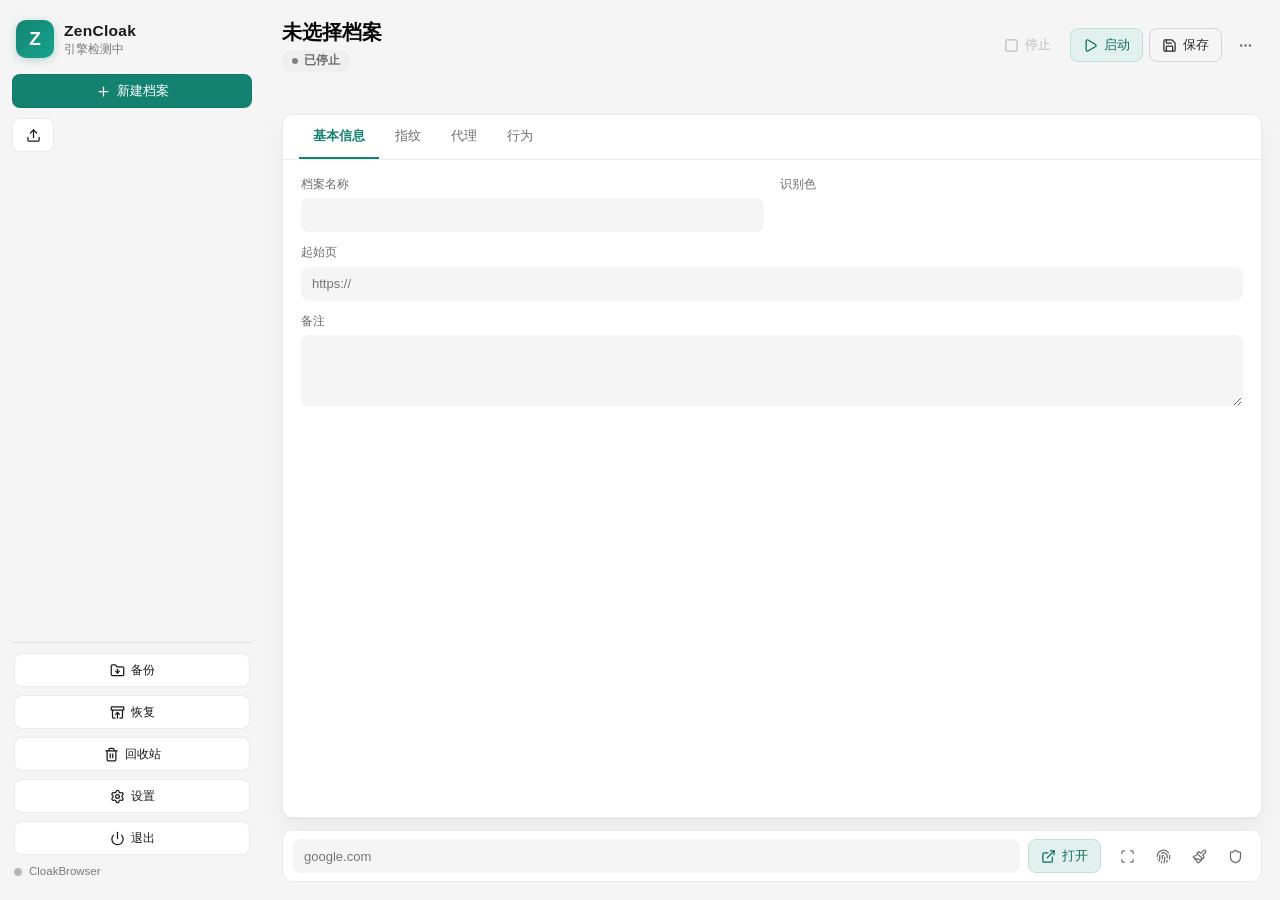
==== commit 9313b588: "feat(ui): add a light theme, and make dark cover the whole window The app had one palette: a dark gr" ====
--- a/src/zencloak/ui/index.html
+++ b/src/zencloak/ui/index.html
@@ -5,6 +5,22 @@
   <meta name="viewport" content="width=device-width, initial-scale=1">
   <title>ZenCloak</title>
   <link rel="stylesheet" href="styles.css">
+  <script>
+    // Set the theme before the first paint. app.js does the same on init, but
+    // it is deferred, so without this the default (dark) palette would flash
+    // briefly for anyone on the light theme.
+    (function () {
+      try {
+        var choice = localStorage.getItem("zencloak_theme") || "light";
+        var dark = window.matchMedia("(prefers-color-scheme: dark)").matches;
+        var resolved = choice === "system" ? (dark ? "dark" : "light") : choice;
+        document.documentElement.dataset.theme = resolved;
+        document.documentElement.dataset.themePref = choice;
+      } catch (e) {
+        document.documentElement.dataset.theme = "light";
+      }
+    })();
+  </script>
   <script src="vendor/lucide.min.js" defer></script>
   <script src="app.js" defer></script>
   <script src="file-mode.js" defer></script>
@@ -39,6 +55,9 @@
         </button>
         <button id="recycleBinBtn" class="btn foot-btn" type="button">
           <i data-lucide="trash-2"></i>回收站
+        </button>
+        <button id="settingsBtn" class="btn foot-btn" type="button" title="外观与偏好设置">
+          <i data-lucide="settings"></i>设置
         </button>
         <button id="quitBtn" class="btn foot-btn" type="button">
           <i data-lucide="power"></i>退出
@@ -503,6 +522,35 @@
       </div>
     </div>
   </div>
+
+  <div id="settingsModal" class="modal-backdrop" hidden>
+    <div class="modal">
+      <div class="modal-head">
+        <h2>设置</h2>
+        <button id="settingsCloseBtn" class="btn" type="button"><i data-lucide="x"></i>关闭</button>
+      </div>
+      <div class="modal-body">
+        <section class="settings-section">
+          <h3 class="settings-title">外观</h3>
+          <div class="theme-picker" role="radiogroup" aria-label="外观">
+            <button class="theme-card" type="button" data-theme-choice="light" role="radio" aria-checked="false">
+              <i data-lucide="sun"></i>
+              <span>浅色</span>
+            </button>
+            <button class="theme-card" type="button" data-theme-choice="dark" role="radio" aria-checked="false">
+              <i data-lucide="moon"></i>
+              <span>深色</span>
+            </button>
+            <button class="theme-card" type="button" data-theme-choice="system" role="radio" aria-checked="false">
+              <i data-lucide="monitor"></i>
+              <span>跟随系统</span>
+            </button>
+          </div>
+          <p class="modal-hint">跟随系统时会随 Windows 的浅色 / 深色设置自动切换。</p>
+        </section>
+      </div>
+    </div>
+  </div>
   <div id="toast" class="toast" role="status"></div>
 </body>
 </html>
--- a/src/zencloak/ui/styles.css
+++ b/src/zencloak/ui/styles.css
@@ -1,32 +1,159 @@
+/* ===== Themes =====================================================
+   Light is the default and lives in the bare :root. Dark overrides it
+   under [data-theme="dark"]; app.js writes that attribute before the
+   first paint, so there is no flash of the wrong palette.
+
+   Every colour the UI paints comes from this list. Anything hardcoded in
+   a rule below cannot follow the theme, which is how a light sidebar once
+   ended up with white-on-white buttons.
+   ================================================================== */
+
 :root {
-  --bg: #edf0ea;
-  --panel: #fcfcf9;
-  --ink: #212a26;
-  --muted: #6d7771;
-  --faint: #98a09a;
-  --line: #e2e5dd;
-  --line-strong: #cbd0c6;
-  --field: #f1f3ec;
-  --accent: #0e7a6d;
-  --accent-strong: #0b6359;
-  --accent-soft: #d9efe8;
-  --accent-ring: rgba(14, 122, 109, 0.16);
-  --success: #1a7a4e;
-  --success-soft: #ddf0e4;
+  /* Neutrals, from the reference: near-white ground, a hair of grey for
+     rails and hovers, near-black ink, deep teal accent. */
+  --bg: #f5f5f5;
+  --panel: #ffffff;
+  --ink: #060606;
+  --muted: #6c6c6c;
+  --faint: #9a9a9a;
+  --line: #ebebeb;
+  --line-strong: #dcdcdc;
+  --field: #f5f5f5;
+  --accent: #138271;
+  --accent-strong: #0f6a5c;
+  --accent-soft: #e3f1ee;
+  --accent-ring: rgba(19, 130, 113, 0.16);
+  --success: #138271;
+  --success-soft: #e3f1ee;
   --amber: #8a6109;
-  --amber-soft: #f6ebd2;
-  --danger: #b3261e;
-  --danger-soft: #fbe4e0;
+  --amber-soft: #f8eed8;
+  --danger: #c0392b;
+  --danger-soft: #fbeae8;
+
+  /* Sidebar: a light rail against white content, so controls are
+     expressed as white cards with dark-alpha edges. */
+  --sidebar: #f5f5f5;
+  --sd-ink: #1a1a1a;
+  --sd-muted: #7a7a7a;
+  --sd-line: rgba(0, 0, 0, 0.08);
+  --sd-hover: rgba(0, 0, 0, 0.04);
+  --sd-active: #e6e6e6;
+  --sd-btn: #ffffff;
+  --sd-btn-hover: #f0f0f0;
+  --sd-btn-hover-line: rgba(0, 0, 0, 0.14);
+  --sd-on-accent: #fff;
+  --sd-scroll: rgba(0, 0, 0, 0.16);
+  --sd-scroll-hover: rgba(0, 0, 0, 0.28);
+  --sd-dot-idle: #b8b8b8;
+  --sd-dot-running: #2bb673;
+  --sd-dot-stopping: #e2a03f;
+  --sd-dot-error: #f0655c;
+
+  /* Main panel. */
+  --surface: #fff;
+  --surface-hover: #f0f0f0;
+  --badge-idle-bg: #efefef;
+  --badge-idle-ink: #6c6c6c;
+
+  /* Primary buttons carry a tinted fill rather than a solid block, and the
+     secondary "dark" button is an outline - both so the toolbar stays light
+     against a light panel. */
+  --btn-primary-bg: #e3f1ee;
+  --btn-primary-ink: #0f6a5c;
+  --btn-primary-line: #bfe0d9;
+  --btn-primary-hover-bg: #d3e9e4;
+  --btn-dark-bg: transparent;
+  --btn-dark-ink: #2b2b2b;
+  --btn-dark-line: #d4d4d4;
+  --btn-dark-hover-bg: #ececec;
+
+  --toast-bg: #1a1a1a;
+  --toast-ink: #fff;
+  --backdrop: rgba(0, 0, 0, 0.35);
+  --brand-mark-to: #17a58f;
+  --brand-mark-ring: rgba(19, 130, 113, 0.28);
+  --shadow: 0 1px 2px rgba(0, 0, 0, 0.04), 0 12px 28px rgba(0, 0, 0, 0.05);
+  --shadow-pop: 0 8px 28px rgba(0, 0, 0, 0.14);
+  --toast-shadow: 0 12px 32px rgba(0, 0, 0, 0.22);
+  --dot-ring: 0 0 0 3px;
+  --radius: 10px;
+  --radius-sm: 8px;
+}
+
+/* Dark: the whole window goes dark, not just the rail. The sidebar keeps the
+   original deep green; the panel gets its own dark ground and the tokens that
+   were written for a light panel are restated. */
+:root[data-theme="dark"] {
+  --bg: #141a18;
+  --panel: #1b211f;
+  --ink: #e8efeb;
+  --muted: #9aa8a2;
+  --faint: #6f7d78;
+  --line: #2a3230;
+  --line-strong: #39423f;
+  --field: #222927;
+  --accent: #1a9c87;
+  --accent-strong: #23b39c;
+  --accent-soft: #1d3a35;
+  --accent-ring: rgba(26, 156, 135, 0.24);
+  --success: #35b98a;
+  --success-soft: #1c3630;
+  --amber: #d8a24a;
+  --amber-soft: #33291a;
+  --danger: #e8695e;
+  --danger-soft: #3a221f;
+
   --sidebar: #10241e;
   --sd-ink: #e8efeb;
   --sd-muted: #93a8a0;
   --sd-line: rgba(255, 255, 255, 0.09);
   --sd-hover: rgba(255, 255, 255, 0.06);
   --sd-active: rgba(255, 255, 255, 0.11);
-  --radius: 10px;
-  --radius-sm: 8px;
-  --shadow: 0 1px 2px rgba(18, 32, 27, 0.06), 0 12px 28px rgba(18, 32, 27, 0.06);
-  --shadow-pop: 0 8px 28px rgba(18, 32, 27, 0.16);
+  --sd-btn: rgba(255, 255, 255, 0.05);
+  --sd-btn-hover: rgba(255, 255, 255, 0.12);
+  --sd-btn-hover-line: rgba(255, 255, 255, 0.18);
+  --sd-on-accent: #fff;
+  --sd-scroll: rgba(255, 255, 255, 0.16);
+  --sd-scroll-hover: rgba(255, 255, 255, 0.28);
+  --sd-dot-idle: #4c5a55;
+  --sd-dot-running: #46cf8b;
+  --sd-dot-stopping: #e2a03f;
+  --sd-dot-error: #f0655c;
+
+  --surface: #232b28;
+  --surface-hover: #2b3330;
+  --badge-idle-bg: #2a3230;
+  --badge-idle-ink: #9aa8a2;
+
+  /* On a dark panel the tinted fill still reads, but the ink has to lighten
+     and the outline has to lift off the ground. */
+  --btn-primary-bg: #1d4a43;
+  --btn-primary-ink: #7fd8c6;
+  --btn-primary-line: #2c655b;
+  --btn-primary-hover-bg: #23574e;
+  --btn-dark-bg: #2b3330;
+  --btn-dark-ink: #e8efeb;
+  --btn-dark-line: #3d4643;
+  --btn-dark-hover-bg: #343d3a;
+
+  --toast-bg: #2b3330;
+  --toast-ink: #e8efeb;
+  --backdrop: rgba(0, 0, 0, 0.55);
+  --brand-mark-to: #17a58f;
+  --brand-mark-ring: rgba(0, 0, 0, 0.35);
+  --shadow: 0 1px 2px rgba(0, 0, 0, 0.3), 0 12px 28px rgba(0, 0, 0, 0.28);
+  --shadow-pop: 0 8px 28px rgba(0, 0, 0, 0.45);
+  --toast-shadow: 0 12px 32px rgba(0, 0, 0, 0.45);
+}
+
+/* The sidebar in the reference is a flat light rail: the outlined "buttons"
+   read as raised white cards, so keep the border but drop the fill weight. */
+:root[data-theme="light"] .sidebar .btn {
+  border-color: var(--sd-line);
+}
+
+:root[data-theme="light"] .brand-mark {
+  box-shadow: 0 2px 8px var(--brand-mark-ring);
 }
 
 * {
@@ -72,7 +199,10 @@
   padding: 20px 12px;
   background: var(--sidebar);
   color: var(--sd-ink);
-  overflow-y: auto;
+  /* The profile list owns the scrolling (see .profile-list). Scrolling the
+     sidebar itself let the fixed header and the footer buttons drift, and
+     with enough profiles the footer overlapped the last few rows. */
+  overflow: hidden;
 }
 
 .brand {
@@ -88,11 +218,11 @@
   width: 38px;
   height: 38px;
   border-radius: var(--radius);
-  background: linear-gradient(135deg, var(--accent), #17a58f);
-  color: #fff;
+  background: linear-gradient(135deg, var(--accent), var(--brand-mark-to));
+  color: var(--sd-on-accent);
   font-size: 19px;
   font-weight: 700;
-  box-shadow: 0 2px 8px rgba(14, 122, 109, 0.3);
+  box-shadow: 0 2px 8px var(--brand-mark-ring);
 }
 
 .brand-text {
@@ -114,21 +244,21 @@
 }
 
 .sidebar .btn {
-  background: rgba(255, 255, 255, 0.05);
+  background: var(--sd-btn);
   border: 1px solid var(--sd-line);
   border-radius: var(--radius-sm);
   color: var(--sd-ink);
 }
 
 .sidebar .btn:hover:not(:disabled) {
-  background: rgba(255, 255, 255, 0.12);
-  border-color: rgba(255, 255, 255, 0.18);
+  background: var(--sd-btn-hover);
+  border-color: var(--sd-btn-hover-line);
 }
 
 .sidebar .btn.primary {
   background: var(--accent);
   border-color: var(--accent);
-  color: #fff;
+  color: var(--sd-on-accent);
 }
 
 .sidebar .btn.primary:hover:not(:disabled) {
@@ -137,7 +267,7 @@
 }
 
 .sidebar .btn.primary svg {
-  color: #fff;
+  color: var(--sd-on-accent);
 }
 
 .sidebar-actions {
@@ -160,6 +290,30 @@
   flex-direction: column;
   gap: 6px;
   min-height: 0;
+  /* Take the space between the header and the footer, and scroll inside it.
+     Without flex:1 the list grew to fit every profile and pushed the footer
+     buttons off the bottom, where they overlapped the last rows. */
+  flex: 1;
+  overflow-y: auto;
+  overscroll-behavior: contain;
+}
+
+/* Slim scrollbar, since the default light one is loud against the dark panel. */
+.profile-list::-webkit-scrollbar {
+  width: 8px;
+}
+
+.profile-list::-webkit-scrollbar-thumb {
+  background: var(--sd-scroll);
+  border-radius: 999px;
+}
+
+.profile-list::-webkit-scrollbar-thumb:hover {
+  background: var(--sd-scroll-hover);
+}
+
+.profile-list::-webkit-scrollbar-track {
+  background: transparent;
 }
 
 .profile-item {
@@ -220,27 +374,27 @@
   width: 9px;
   height: 9px;
   border-radius: 999px;
-  background: #4c5a55;
+  background: var(--sd-dot-idle);
 }
 
 .pstatus.running {
-  background: #46cf8b;
-  box-shadow: 0 0 0 3px rgba(70, 207, 139, 0.25);
+  background: var(--sd-dot-running);
+  box-shadow: var(--dot-ring) rgba(70, 207, 139, 0.25);
 }
 
 .pstatus.launching,
 .pstatus.stopping {
-  background: #e2a03f;
-  box-shadow: 0 0 0 3px rgba(226, 160, 63, 0.25);
+  background: var(--sd-dot-stopping);
+  box-shadow: var(--dot-ring) rgba(226, 160, 63, 0.25);
 }
 
 .pstatus.error {
-  background: #f0655c;
-  box-shadow: 0 0 0 3px rgba(240, 101, 92, 0.25);
+  background: var(--sd-dot-error);
+  box-shadow: var(--dot-ring) rgba(240, 101, 92, 0.25);
 }
 
 .pstatus.stopped {
-  background: #4c5a55;
+  background: var(--sd-dot-idle);
 }
 
 /* ===== Sidebar foot ===== */
@@ -271,16 +425,16 @@
   width: 8px;
   height: 8px;
   border-radius: 999px;
-  background: #4c5a55;
+  background: var(--sd-dot-idle);
   flex: none;
 }
 
 .dot.ok {
-  background: #46cf8b;
+  background: var(--sd-dot-running);
 }
 
 .dot.bad {
-  background: #f0655c;
+  background: var(--sd-dot-error);
 }
 
 /* ===== Main area ===== */
@@ -351,8 +505,8 @@
 }
 
 .badge.stopped {
-  background: #eceae2;
-  color: #6f6a5e;
+  background: var(--badge-idle-bg);
+  color: var(--badge-idle-ink);
 }
 
 .badge.error {
@@ -406,25 +560,26 @@
 }
 
 .btn.primary {
-  background: var(--accent);
-  border-color: var(--accent);
-  color: #fff;
+  background: var(--btn-primary-bg);
+  border-color: var(--btn-primary-line);
+  color: var(--btn-primary-ink);
 }
 
 .btn.primary:hover:not(:disabled) {
-  background: var(--accent-strong);
-  border-color: var(--accent-strong);
+  background: var(--btn-primary-hover-bg);
+  border-color: var(--btn-primary-line);
 }
 
 .btn.dark {
-  background: var(--ink);
-  border-color: var(--ink);
-  color: #fff;
+  background: var(--btn-dark-bg);
+  border-color: var(--btn-dark-line);
+  color: var(--btn-dark-ink);
 }
 
 .btn.dark:hover:not(:disabled) {
-  background: #121a17;
-  border-color: #121a17;
+  background: var(--btn-dark-hover-bg);
+  border-color: var(--btn-dark-line);
+  color: var(--btn-dark-ink);
 }
 
 .btn.icon {
@@ -462,7 +617,7 @@
   z-index: 45;
   min-width: 200px;
   padding: 6px;
-  background: #fff;
+  background: var(--surface);
   border: 1px solid var(--line);
   border-radius: var(--radius);
   box-shadow: var(--shadow-pop);
@@ -609,7 +764,7 @@
 .field select:hover,
 .field textarea:hover {
   border-color: var(--line-strong);
-  background: #ede9e0;
+  background: var(--surface-hover);
 }
 
 .field input:focus,
@@ -617,7 +772,7 @@
 .field textarea:focus {
   border-color: var(--accent);
   box-shadow: 0 0 0 3px var(--accent-ring);
-  background: #fff;
+  background: var(--surface);
 }
 
 .field input[type="checkbox"] {
@@ -713,7 +868,7 @@
 
 .node-trigger:hover:not(:disabled) {
   border-color: var(--line-strong);
-  background: #ede9e0;
+  background: var(--surface-hover);
 }
 
 .node-trigger:disabled {
@@ -740,7 +895,7 @@
   z-index: 40;
   max-height: 280px;
   overflow-y: auto;
-  background: #fff;
+  background: var(--surface);
   border: 1px solid var(--line);
   border-radius: var(--radius);
   box-shadow: var(--shadow-pop);
@@ -929,20 +1084,20 @@
 
 #openUrlInput:hover {
   border-color: var(--line-strong);
-  background: #ede9e0;
+  background: var(--surface-hover);
 }
 
 #openUrlInput:focus {
   border-color: var(--accent);
   box-shadow: 0 0 0 3px var(--accent-ring);
-  background: #fff;
+  background: var(--surface);
 }
 
 /* ===== Modal ===== */
 .modal-backdrop {
   position: fixed;
   inset: 0;
-  background: rgba(18, 32, 27, 0.45);
+  background: var(--backdrop);
   display: flex;
   align-items: center;
   justify-content: center;
@@ -991,6 +1146,66 @@
   justify-content: flex-end;
   gap: 8px;
   margin-top: 4px;
+}
+
+/* ===== Settings: appearance picker ===== */
+.settings-section {
+  display: flex;
+  flex-direction: column;
+  gap: 10px;
+}
+
+.settings-title {
+  margin: 0;
+  font-size: 13px;
+  font-weight: 600;
+  color: var(--ink);
+}
+
+.theme-picker {
+  display: grid;
+  grid-template-columns: repeat(3, minmax(0, 1fr));
+  gap: 10px;
+}
+
+.theme-card {
+  display: flex;
+  flex-direction: column;
+  align-items: center;
+  justify-content: center;
+  gap: 8px;
+  padding: 18px 8px;
+  font: inherit;
+  font-size: 13px;
+  color: var(--ink);
+  background: var(--surface);
+  border: 1px solid var(--line-strong);
+  border-radius: var(--radius);
+  cursor: pointer;
+  transition: background 0.12s ease, border-color 0.12s ease;
+}
+
+.theme-card svg {
+  width: 18px;
+  height: 18px;
+}
+
+.theme-card:hover {
+  background: var(--surface-hover);
+}
+
+/* The chosen card reads as pressed: a soft accent wash and an accent frame,
+   matching the reference's selected-state treatment. */
+.theme-card.selected {
+  background: var(--accent-soft);
+  border-color: var(--accent);
+  color: var(--accent-strong);
+  font-weight: 600;
+}
+
+.theme-card:focus-visible {
+  outline: none;
+  box-shadow: 0 0 0 3px var(--accent-ring);
 }
 
 .health-summary {
@@ -1100,10 +1315,10 @@
   max-width: 340px;
   padding: 11px 16px;
   border-radius: var(--radius);
-  background: #231f19;
-  color: #fff;
+  background: var(--toast-bg);
+  color: var(--toast-ink);
   font-size: 13px;
-  box-shadow: 0 12px 32px rgba(18, 32, 27, 0.28);
+  box-shadow: var(--toast-shadow);
   opacity: 0;
   pointer-events: none;
   transform: translateY(8px);
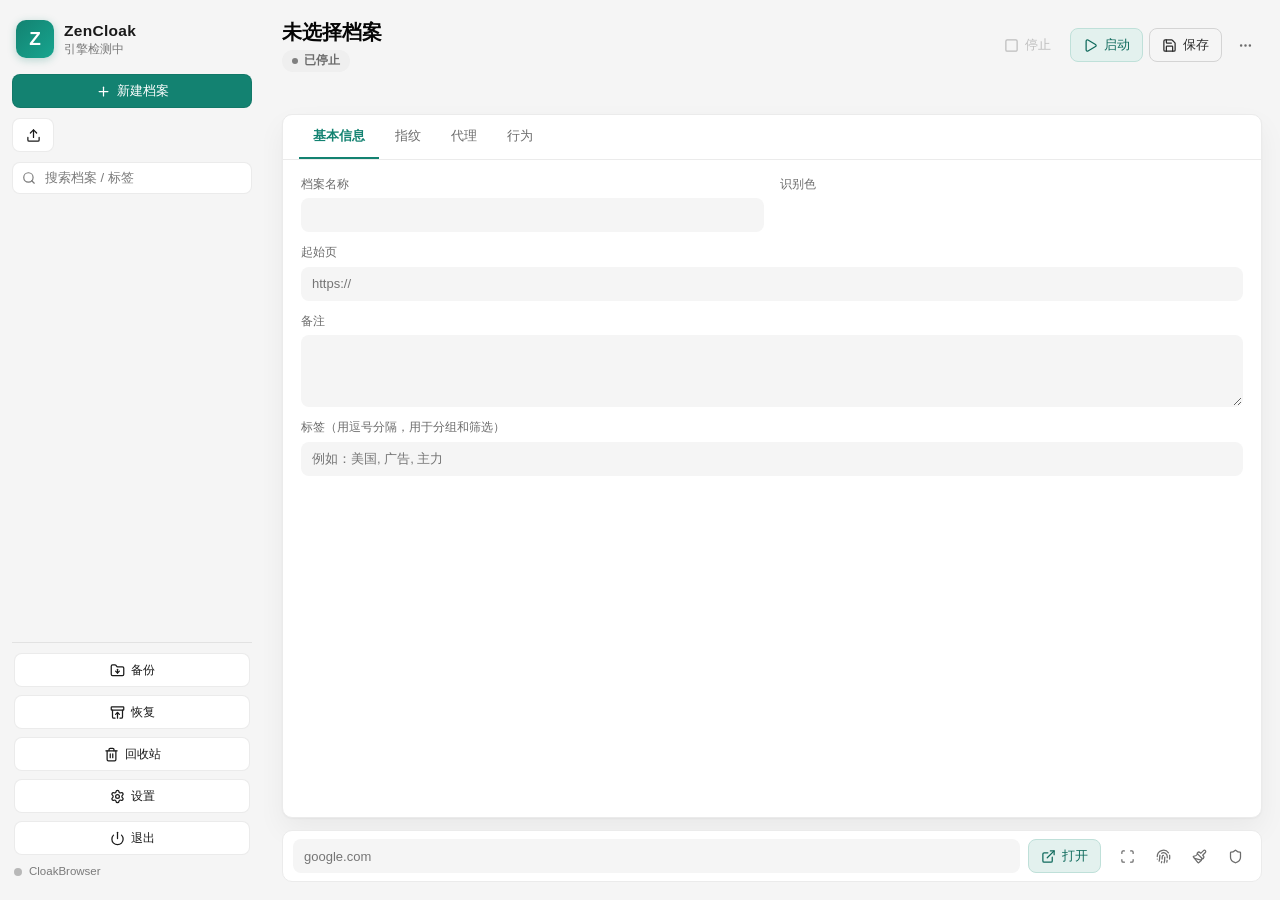
==== commit 1a7d4097: "feat(profiles): search, tags, cookie import/export, and timezone follow Four additions to the profil" ====
--- a/src/zencloak/ui/index.html
+++ b/src/zencloak/ui/index.html
@@ -45,6 +45,12 @@
         </button>
       </div>
       <input id="importFile" type="file" accept=".json,application/json" hidden>
+      <input id="cookieFile" type="file" accept=".txt,.json,text/plain,application/json" hidden>
+      <div class="sidebar-search">
+        <i data-lucide="search"></i>
+        <input id="profileSearch" type="search" placeholder="搜索档案 / 标签" autocomplete="off">
+      </div>
+      <div id="tagFilter" class="tag-filter" hidden></div>
       <nav id="profileList" class="profile-list" aria-label="指纹档案"></nav>
       <div class="sidebar-foot">
         <button id="backupBtn" class="btn foot-btn" type="button" title="加密备份全部档案">
@@ -136,6 +142,10 @@
             <div class="field full">
               <label for="notes">备注</label>
               <textarea id="notes"></textarea>
+            </div>
+            <div class="field full">
+              <label for="tags">标签（用逗号分隔，用于分组和筛选）</label>
+              <input id="tags" type="text" placeholder="例如：美国, 广告, 主力">
             </div>
           </div>
 
@@ -402,6 +412,10 @@
                 <input id="humanize" type="checkbox">
                 <span>类人行为</span>
               </label>
+              <label class="toggle toggle-inline">
+                <input id="autoTimezone" type="checkbox">
+                <span>启动时按出口 IP 自动对齐时区</span>
+              </label>
             </div>
             <div class="field">
               <label for="humanPreset">行为预置</label>
@@ -444,6 +458,21 @@
                 </button>
               </div>
               <p class="hint">此档案在浏览器内下载的文件默认保存到这里。可填本机任意目录，例如 <code>D:\下载</code>；留空则用档案自带的下载目录。</p>
+            </div>
+            <div class="field full">
+              <label>Cookie（登录态）</label>
+              <div class="path-picker">
+                <button id="exportCookiesBtn" class="btn" type="button">
+                  <i data-lucide="download"></i>导出 Cookie
+                </button>
+                <button id="importCookiesBtn" class="btn" type="button">
+                  <i data-lucide="upload"></i>导入 Cookie
+                </button>
+              </div>
+              <p class="hint">
+                导出为 cookies.txt（兼容常见扩展与 <code>curl</code>）或 JSON。
+                Cookie 值由 Windows 用户绑定的密钥加密，导入前请先停止该档案。
+              </p>
             </div>
           </div>
         </form>
--- a/src/zencloak/ui/styles.css
+++ b/src/zencloak/ui/styles.css
@@ -285,6 +285,79 @@
 }
 
 /* ===== Profile list (dark) ===== */
+.sidebar-search {
+  display: flex;
+  align-items: center;
+  gap: 7px;
+  padding: 0 9px;
+  height: 32px;
+  border: 1px solid var(--sd-line);
+  border-radius: var(--radius-sm);
+  background: var(--sd-btn);
+  color: var(--sd-muted);
+  flex: none;
+}
+
+.sidebar-search:focus-within {
+  border-color: var(--accent);
+  box-shadow: 0 0 0 3px var(--accent-ring);
+}
+
+.sidebar-search svg {
+  width: 14px;
+  height: 14px;
+  flex: none;
+}
+
+.sidebar-search input {
+  flex: 1;
+  min-width: 0;
+  border: 0;
+  background: transparent;
+  color: var(--sd-ink);
+  font-size: 13px;
+  outline: none;
+}
+
+.sidebar-search input::placeholder {
+  color: var(--sd-muted);
+}
+
+/* Chromium draws its own clear button on type=search; it does not follow the
+   dark rail and looks like a stray dot. */
+.sidebar-search input::-webkit-search-cancel-button {
+  appearance: none;
+}
+
+.tag-filter {
+  display: flex;
+  flex-wrap: wrap;
+  gap: 5px;
+  flex: none;
+}
+
+.tag-chip {
+  padding: 3px 9px;
+  border: 1px solid var(--sd-line);
+  border-radius: 999px;
+  background: var(--sd-btn);
+  color: var(--sd-muted);
+  font-size: 11px;
+  cursor: pointer;
+  transition: background 0.12s ease, color 0.12s ease;
+}
+
+.tag-chip:hover {
+  background: var(--sd-btn-hover);
+  color: var(--sd-ink);
+}
+
+.tag-chip.active {
+  background: var(--accent);
+  border-color: var(--accent);
+  color: var(--sd-on-accent);
+}
+
 .profile-list {
   display: flex;
   flex-direction: column;
@@ -296,6 +369,30 @@
   flex: 1;
   overflow-y: auto;
   overscroll-behavior: contain;
+}
+
+.list-empty {
+  padding: 18px 8px;
+  color: var(--sd-muted);
+  font-size: 12px;
+  text-align: center;
+}
+
+/* Tag chips inside a profile row. */
+.ptags {
+  display: flex;
+  flex-wrap: wrap;
+  gap: 4px;
+  margin-top: 3px;
+}
+
+.ptag {
+  padding: 1px 6px;
+  border-radius: 999px;
+  background: var(--sd-hover);
+  color: var(--sd-muted);
+  font-size: 10px;
+  line-height: 1.5;
 }
 
 /* Slim scrollbar, since the default light one is loud against the dark panel. */
@@ -785,6 +882,16 @@
 .toggle-field {
   display: flex;
   align-items: center;
+  /* Toggles are short labels in a full-width row, so several fit side by
+     side. Without wrapping a long label would be clipped instead. */
+  flex-wrap: wrap;
+  gap: 8px 26px;
+}
+
+/* Pushes a second toggle clear of the first instead of letting them sit on
+   top of each other in the same flex line. */
+.toggle-inline {
+  margin-left: 0;
 }
 
 .toggle {
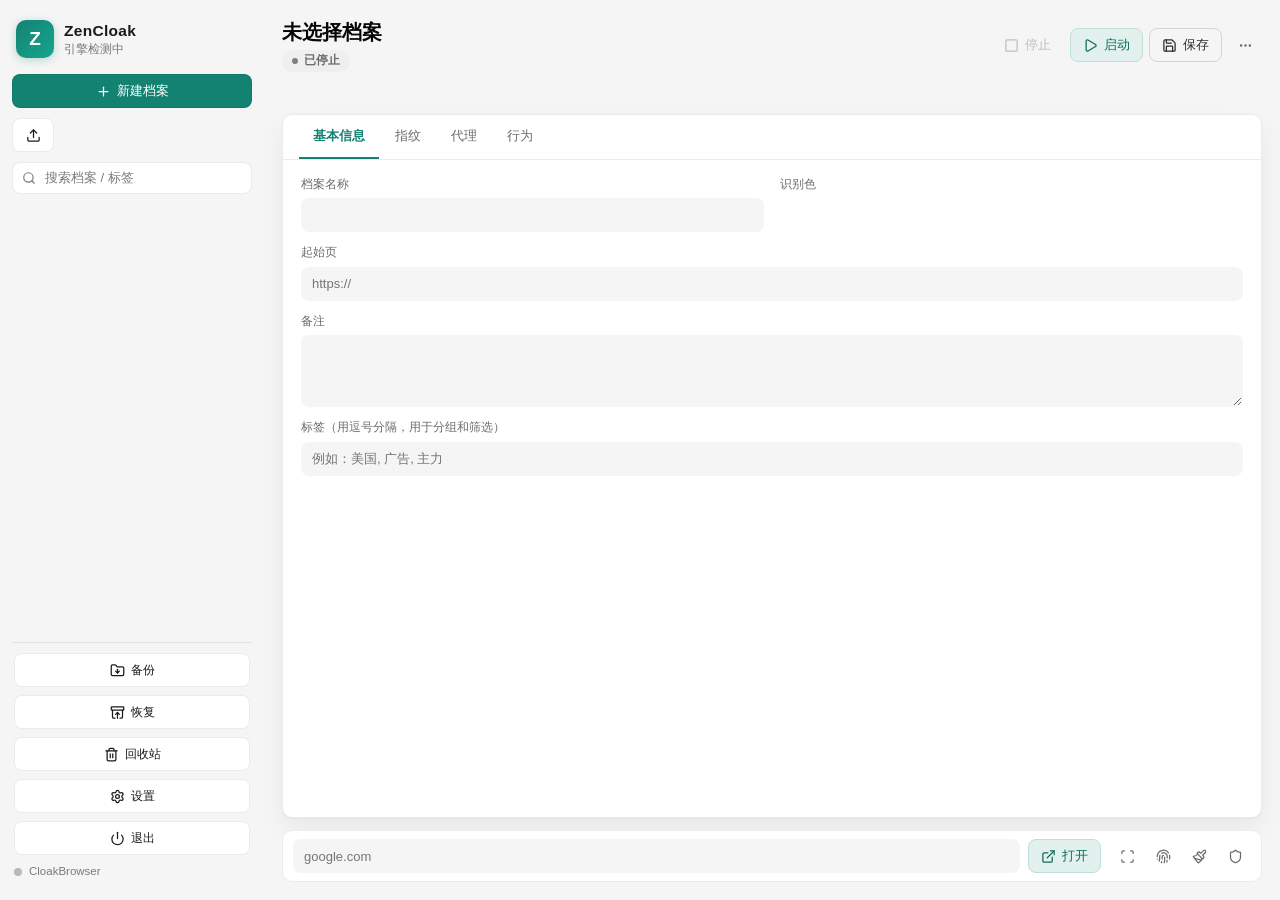
==== commit ef2b4220: "feat(exports): let each profile choose where exports are saved Exports went to a fixed <data root>/e" ====
--- a/src/zencloak/ui/index.html
+++ b/src/zencloak/ui/index.html
@@ -460,6 +460,21 @@
               <p class="hint">此档案在浏览器内下载的文件默认保存到这里。可填本机任意目录，例如 <code>D:\下载</code>；留空则用档案自带的下载目录。</p>
             </div>
             <div class="field full">
+              <label for="exportDir">导出目录</label>
+              <div class="path-picker">
+                <input id="exportDir" type="text" placeholder="留空则保存在 ZenCloak 数据目录的 exports 下">
+                <button id="pickExportDir" class="btn" type="button">
+                  <i data-lucide="folder-open"></i>选择
+                </button>
+                <button id="openExportDir" class="btn" type="button">
+                  <i data-lucide="external-link"></i>打开
+                </button>
+                <button id="clearExportDir" class="btn" type="button" title="恢复为默认导出目录">
+                  <i data-lucide="rotate-ccw"></i>
+                </button>
+              </div>
+            </div>
+            <div class="field full">
               <label>Cookie（登录态）</label>
               <div class="path-picker">
                 <button id="exportCookiesBtn" class="btn" type="button">
@@ -470,8 +485,9 @@
                 </button>
               </div>
               <p class="hint">
-                导出为 cookies.txt（兼容常见扩展与 <code>curl</code>）或 JSON。
-                Cookie 值由 Windows 用户绑定的密钥加密，导入前请先停止该档案。
+                导出为 cookies.txt（兼容常见扩展与 <code>curl</code>）或 JSON，
+                落到上面的导出目录。Cookie 值由 Windows 用户绑定的密钥加密，
+                导入前请先停止该档案。
               </p>
             </div>
           </div>
--- a/src/zencloak/ui/styles.css
+++ b/src/zencloak/ui/styles.css
@@ -1441,6 +1441,27 @@
   background: var(--danger);
 }
 
+/* The toast itself ignores pointer events so it never blocks the page; an
+   action inside it has to opt back in to be clickable. */
+.toast-action {
+  display: block;
+  margin-top: 8px;
+  padding: 0;
+  font: inherit;
+  font-size: 12px;
+  color: inherit;
+  background: transparent;
+  border: 0;
+  border-bottom: 1px solid currentColor;
+  cursor: pointer;
+  pointer-events: auto;
+  opacity: 0.85;
+}
+
+.toast-action:hover {
+  opacity: 1;
+}
+
 /* ===== Recycle bin ===== */
 .recycle-view {
   flex: 1 1 auto;
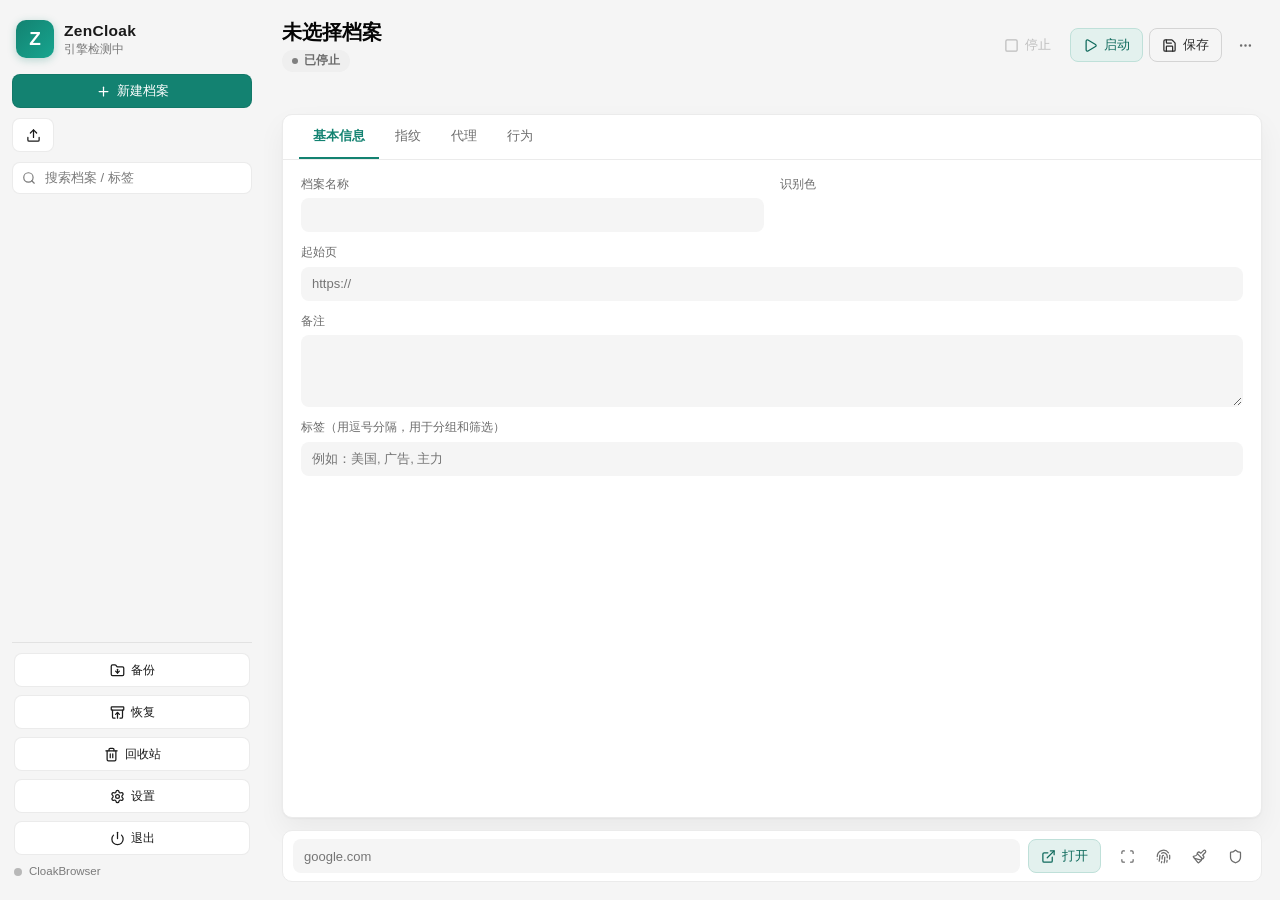
==== commit c9238887: "feat(extensions): per-profile extension import with store-ID pinning Import unpacked folders or .crx" ====
--- a/src/zencloak/ui/index.html
+++ b/src/zencloak/ui/index.html
@@ -490,6 +490,25 @@
                 导入前请先停止该档案。
               </p>
             </div>
+            <div class="field full">
+              <label>浏览器扩展</label>
+              <div id="extensionList" class="extension-list"></div>
+              <div class="path-picker">
+                <input id="extensionStoreId" type="text" placeholder="商店链接或扩展 ID（可选，固定官方 ID 用）">
+                <button id="importExtensionDir" class="btn" type="button">
+                  <i data-lucide="folder-open"></i>导入扩展目录
+                </button>
+                <button id="importExtensionCrx" class="btn" type="button">
+                  <i data-lucide="package"></i>导入 .crx 安装包
+                </button>
+              </div>
+              <p class="hint">
+                导入未打包的扩展目录或 .crx 安装包，导入后（重启档案）自动加载。
+                商店插件建议顺手填上商店链接或扩展 ID——部分站点（如 muse.ai）
+                只认官方扩展 ID，不填会加载成功但连不上。
+                也可以直接在浏览器 <code>chrome://extensions</code> 用开发者模式加载。
+              </p>
+            </div>
           </div>
         </form>
       </section>
--- a/src/zencloak/ui/styles.css
+++ b/src/zencloak/ui/styles.css
@@ -1568,6 +1568,32 @@
   padding: 0 10px;
 }
 
+/* ===== Per-profile extension management ===== */
+.extension-list {
+  display: flex;
+  flex-direction: column;
+  gap: 8px;
+}
+
+.extension-list .hint {
+  margin: 0;
+}
+
+.extension-row {
+  display: flex;
+  align-items: center;
+  justify-content: space-between;
+  gap: 8px;
+  padding: 8px 12px;
+  border: 1px solid var(--line);
+  border-radius: 8px;
+  background: var(--panel);
+}
+
+.extension-name small {
+  color: var(--faint);
+}
+
 .hint {
   margin: 0;
   color: var(--muted);
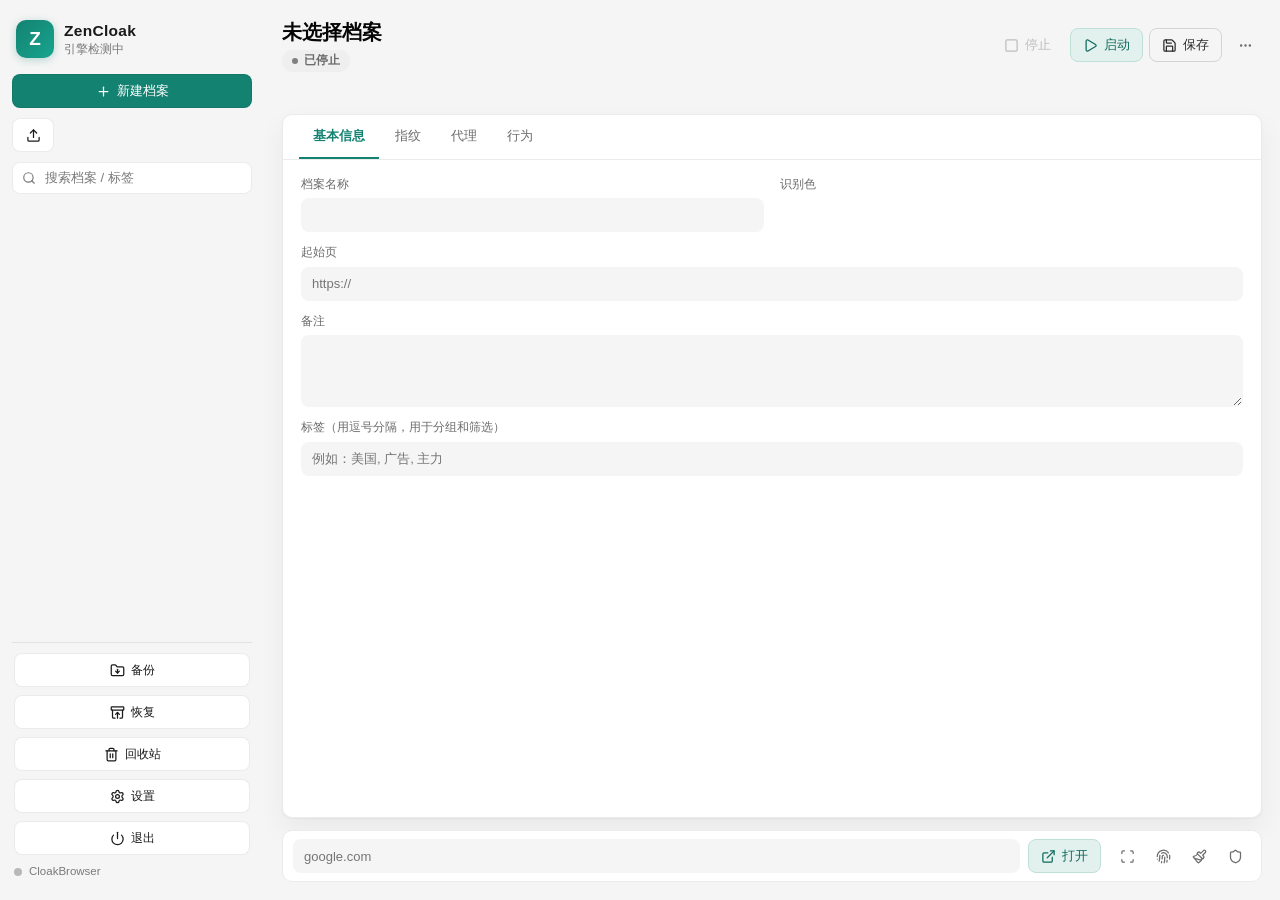
==== commit 0a319004: "feat(proxy): cn-direct rule mode for the built-in mihomo Profiles now default to cn_direct: the miho" ====
--- a/src/zencloak/ui/index.html
+++ b/src/zencloak/ui/index.html
@@ -331,6 +331,12 @@
                 <span>启用内置 Mihomo 代理</span>
               </label>
             </div>
+            <div class="field full toggle-field">
+              <label class="toggle">
+                <input id="cnDirect" type="checkbox">
+                <span>国内网站直连（淘宝/京东/腾讯系等走本机网络，其余走代理节点）</span>
+              </label>
+            </div>
             <div id="builtinProxySection">
               <div class="field full">
                 <label for="proxyImportUrl">订阅地址</label>
